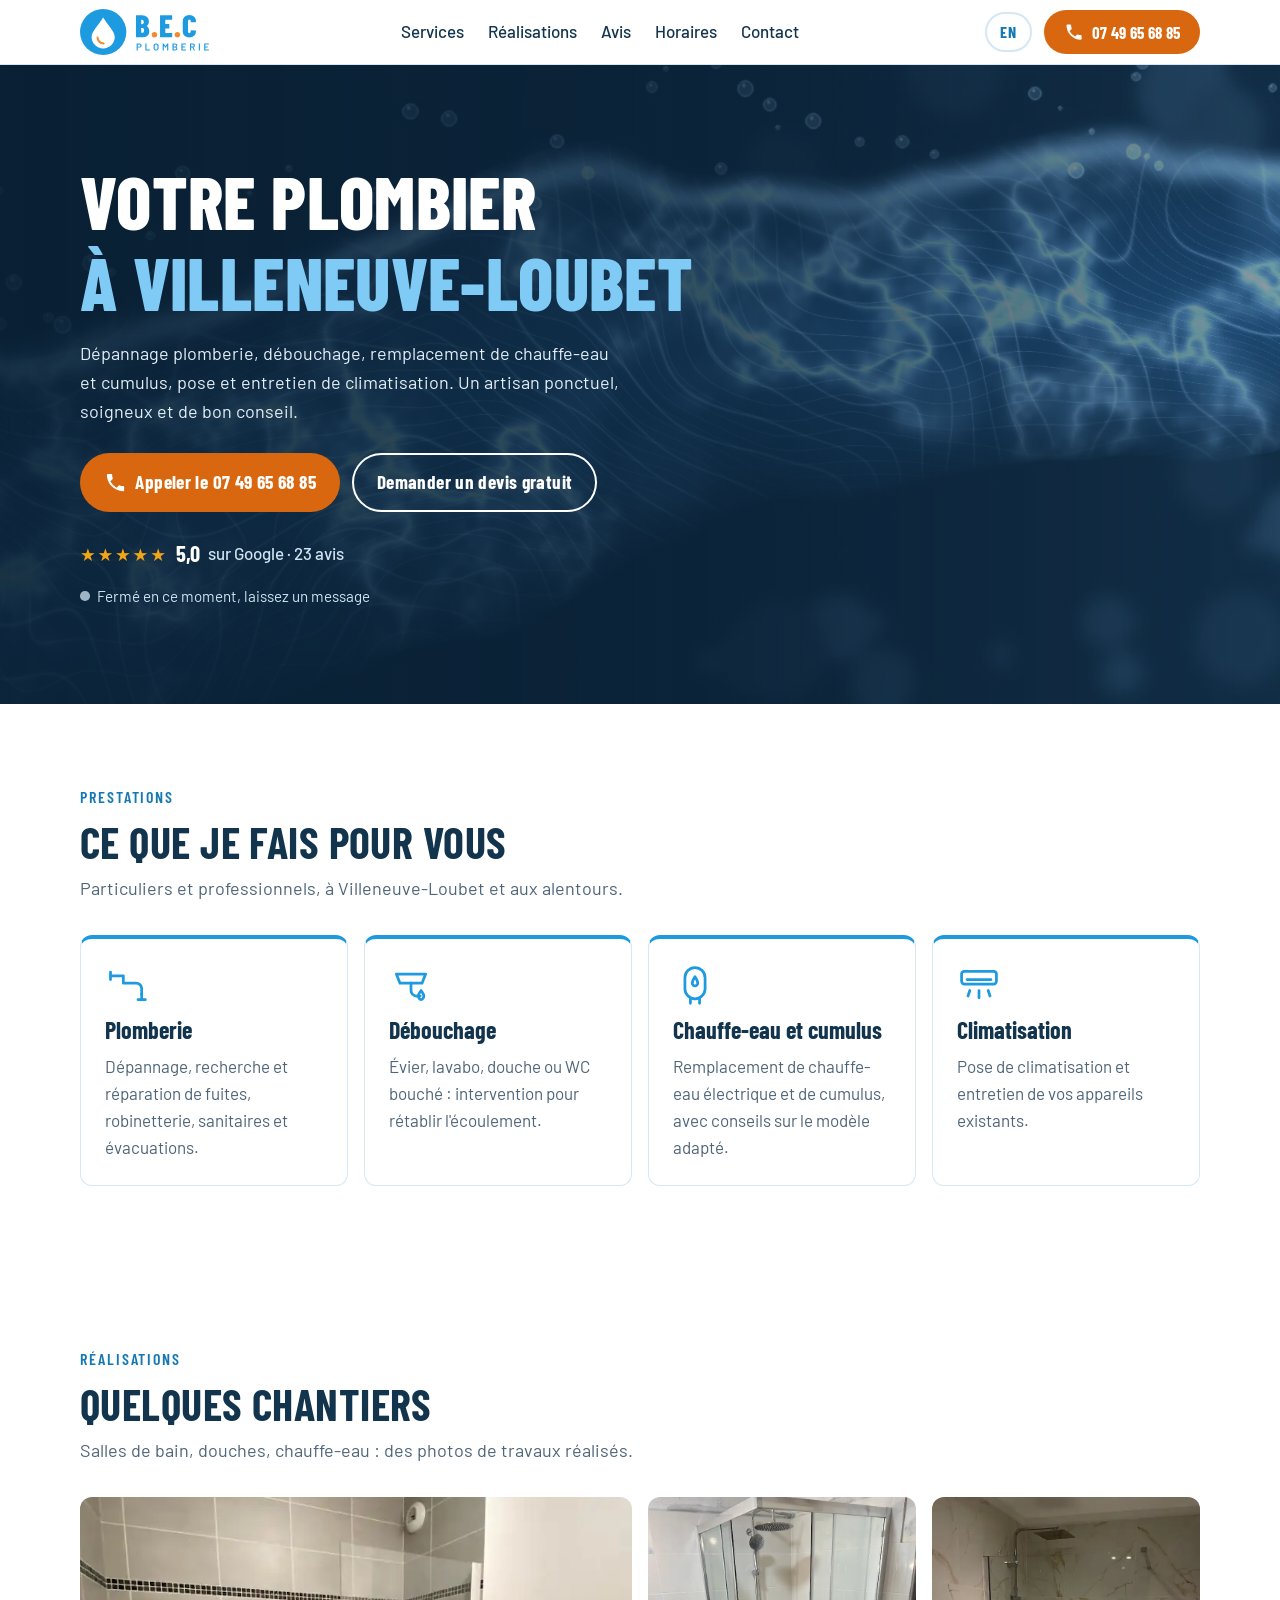
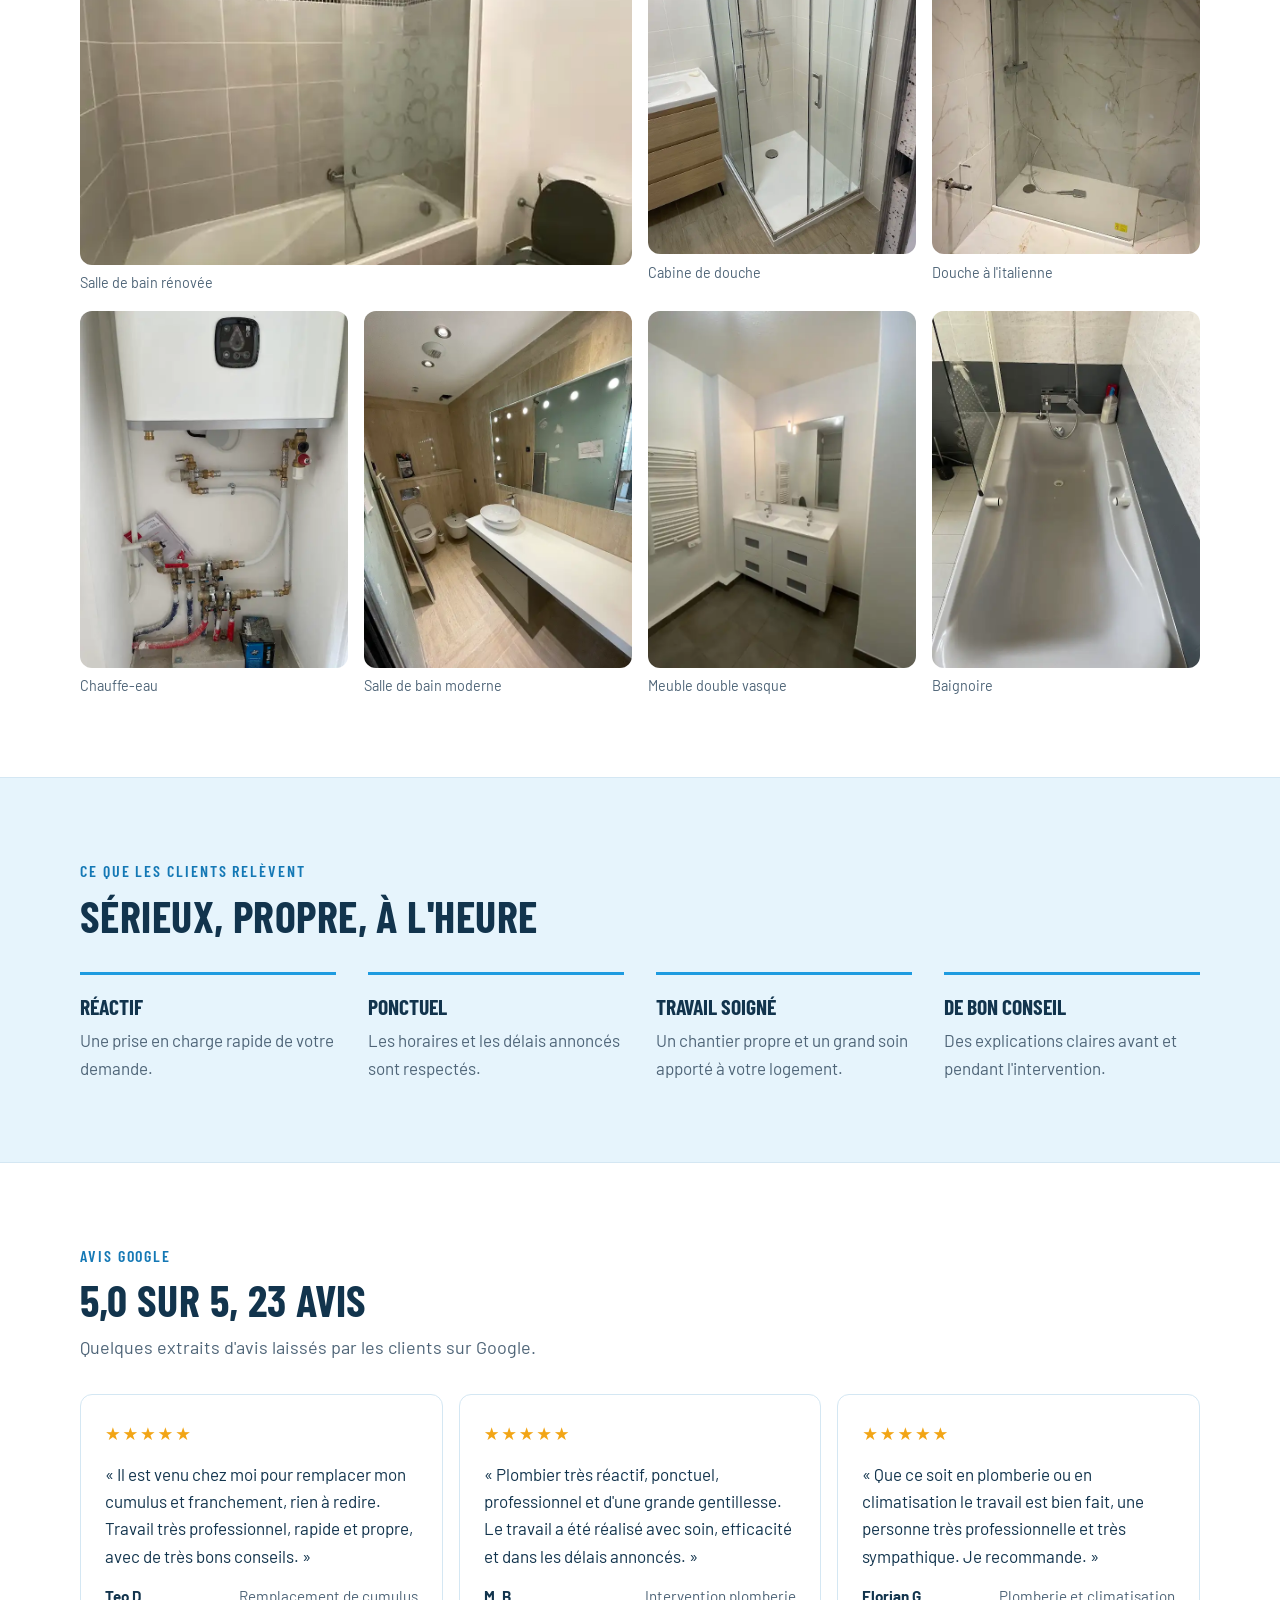
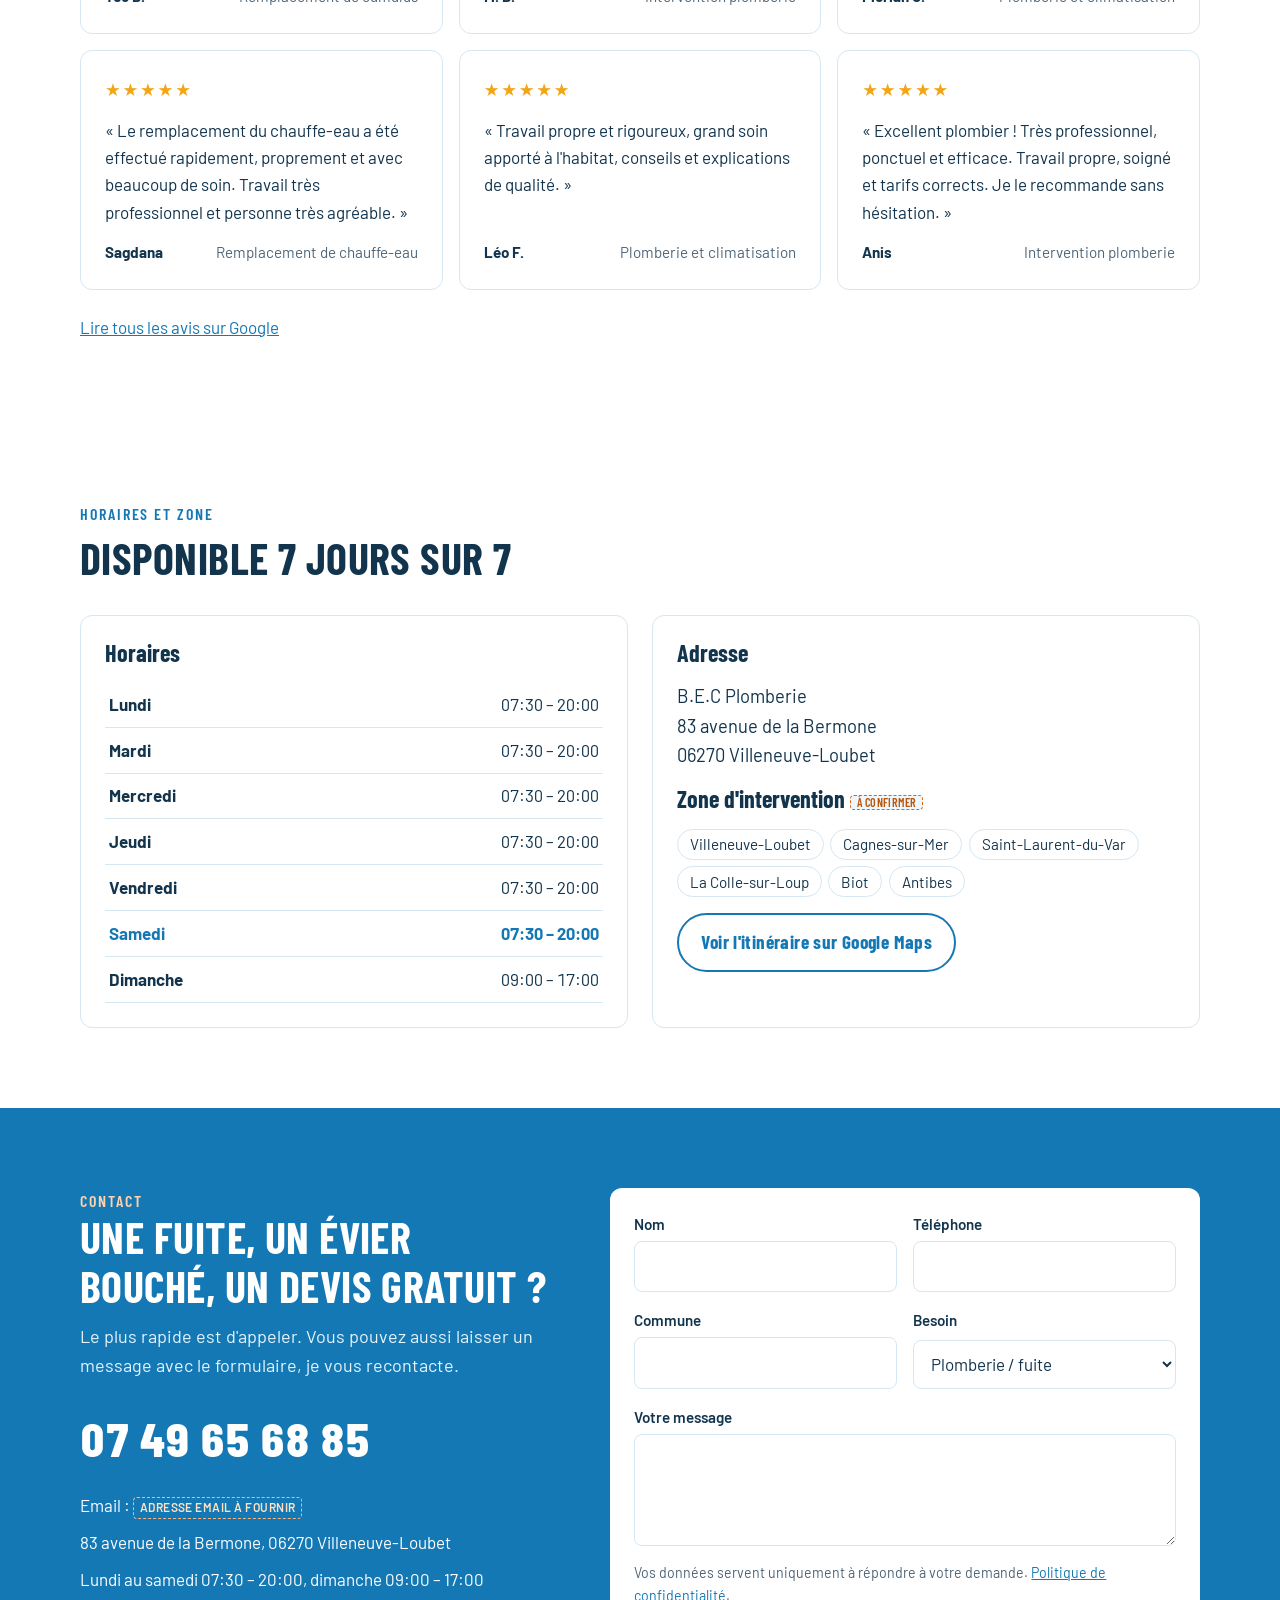
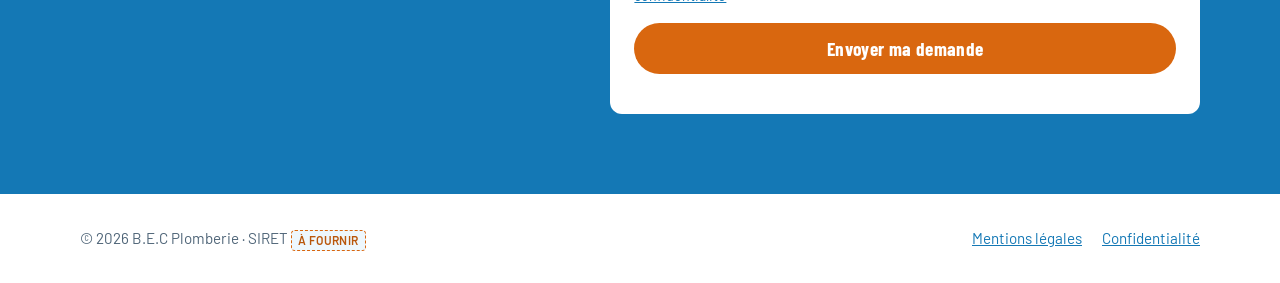
==== index.html @ 35fc48e2 "Site vitrine B.E.C Plomberie (FR + EN) One-page statique HTML/CSS pour Cloudflare Pages (dossier rac" ====
<!doctype html>
<html lang="fr">
<head>
<meta charset="utf-8">
<meta name="viewport" content="width=device-width, initial-scale=1, viewport-fit=cover">
<title>Plombier à Villeneuve-Loubet | B.E.C Plomberie – Débouchage, chauffe-eau, climatisation</title>
<meta name="description" content="B.E.C Plomberie, plombier à Villeneuve-Loubet (06) : dépannage plomberie, débouchage, remplacement de chauffe-eau et cumulus, pose et entretien de climatisation. Noté 5,0 sur Google. Devis gratuit, appelez le 07 49 65 68 85.">
<link rel="canonical" href="https://www.bec-plomberie.fr/">
<link rel="alternate" hreflang="fr" href="https://www.bec-plomberie.fr/">
<link rel="alternate" hreflang="en" href="https://www.bec-plomberie.fr/en/">
<link rel="alternate" hreflang="x-default" href="https://www.bec-plomberie.fr/">
<link rel="preload" as="image" href="/img/hero-eau-mobile.webp" media="(max-width: 699px)">
<link rel="preload" as="image" href="/img/hero-eau.webp" media="(min-width: 700px)">
<meta property="og:type" content="website">
<meta property="og:locale" content="fr_FR">
<meta property="og:title" content="B.E.C Plomberie – Plombier à Villeneuve-Loubet">
<meta property="og:description" content="Plomberie, débouchage, chauffe-eau et climatisation à Villeneuve-Loubet. Noté 5,0 sur Google (23 avis).">
<meta property="og:url" content="https://www.bec-plomberie.fr/">
<meta property="og:image" content="https://www.bec-plomberie.fr/og-image.jpg">
<meta name="theme-color" content="#1e9be0">
<link rel="icon" href="/favicon.svg" type="image/svg+xml">
<link rel="preconnect" href="https://fonts.googleapis.com">
<link rel="preconnect" href="https://fonts.gstatic.com" crossorigin>
<link rel="stylesheet" href="https://fonts.googleapis.com/css2?family=Barlow+Condensed:wght@600;700;800&family=Barlow:wght@400;500;600&display=swap">
<link rel="stylesheet" href="/styles.css">
<script type="application/ld+json">
{
  "@context": "https://schema.org",
  "@type": "Plumber",
  "name": "B.E.C Plomberie",
  "url": "https://www.bec-plomberie.fr/",
  "telephone": "+33749656885",
  "logo": "https://www.bec-plomberie.fr/logo/logo-bec-plomberie.png",
  "image": "https://www.bec-plomberie.fr/og-image.jpg",
  "address": {
    "@type": "PostalAddress",
    "streetAddress": "83 Avenue de la Bermone",
    "postalCode": "06270",
    "addressLocality": "Villeneuve-Loubet",
    "addressRegion": "Provence-Alpes-Côte d'Azur",
    "addressCountry": "FR"
  },
  "areaServed": { "@type": "City", "name": "Villeneuve-Loubet" },
  "openingHoursSpecification": [
    { "@type": "OpeningHoursSpecification", "dayOfWeek": ["Monday","Tuesday","Wednesday","Thursday","Friday","Saturday"], "opens": "07:30", "closes": "20:00" },
    { "@type": "OpeningHoursSpecification", "dayOfWeek": "Sunday", "opens": "09:00", "closes": "17:00" }
  ],
  "hasOfferCatalog": {
    "@type": "OfferCatalog",
    "name": "Prestations",
    "itemListElement": [
      { "@type": "Offer", "itemOffered": { "@type": "Service", "name": "Dépannage et travaux de plomberie" } },
      { "@type": "Offer", "itemOffered": { "@type": "Service", "name": "Débouchage de canalisations" } },
      { "@type": "Offer", "itemOffered": { "@type": "Service", "name": "Remplacement de chauffe-eau et cumulus" } },
      { "@type": "Offer", "itemOffered": { "@type": "Service", "name": "Pose et entretien de climatisation" } }
    ]
  }
}
</script>
</head>
<body>

<header class="site-header">
  <div class="wrap header-row">
    <a class="brand" href="#accueil" aria-label="B.E.C Plomberie, retour en haut">
      <img src="/logo/logo-bec-plomberie.svg" alt="B.E.C Plomberie" width="347" height="120">
    </a>
    <nav class="nav" aria-label="Navigation principale">
      <a href="#services">Services</a>
      <a href="#realisations">Réalisations</a>
      <a href="#avis">Avis</a>
      <a href="#horaires">Horaires</a>
      <a href="#contact">Contact</a>
    </nav>
    <div class="header-end">
    <a class="lang" href="/en/" hreflang="en" lang="en" aria-label="English version">EN</a>
    <a class="btn btn-call header-call" href="tel:+33749656885">
      <svg viewBox="0 0 24 24" fill="currentColor" aria-hidden="true"><path d="M6.6 10.8a15.1 15.1 0 0 0 6.6 6.6l2.2-2.2c.3-.3.7-.4 1-.2 1.1.4 2.3.6 3.6.6.6 0 1 .4 1 1V20c0 .6-.4 1-1 1A17 17 0 0 1 3 4c0-.6.4-1 1-1h3.5c.6 0 1 .4 1 1 0 1.3.2 2.5.6 3.6.1.3 0 .7-.2 1l-2.3 2.2z"/></svg>
      07 49 65 68 85
    </a>
    </div>
  </div>
</header>

<main id="accueil">

  <section class="hero" aria-labelledby="titre">
    <div class="wrap hero-grid">
      <div class="hero-text">
        <h1 id="titre">Votre plombier <span>à Villeneuve-Loubet</span></h1>
        <p class="lead">Dépannage plomberie, débouchage, remplacement de chauffe-eau et cumulus, pose et entretien de climatisation. Un artisan ponctuel, soigneux et de bon conseil.</p>
        <div class="hero-actions">
          <a class="btn btn-call" href="tel:+33749656885">
            <svg viewBox="0 0 24 24" fill="currentColor" aria-hidden="true"><path d="M6.6 10.8a15.1 15.1 0 0 0 6.6 6.6l2.2-2.2c.3-.3.7-.4 1-.2 1.1.4 2.3.6 3.6.6.6 0 1 .4 1 1V20c0 .6-.4 1-1 1A17 17 0 0 1 3 4c0-.6.4-1 1-1h3.5c.6 0 1 .4 1 1 0 1.3.2 2.5.6 3.6.1.3 0 .7-.2 1l-2.3 2.2z"/></svg>
            Appeler le 07 49 65 68 85
          </a>
          <a class="btn btn-ghost btn-light" href="#contact">Demander un devis gratuit</a>
        </div>
        <p class="rating">
          <span class="stars" aria-hidden="true">★★★★★</span>
          <strong>5,0</strong> sur Google · 23 avis
        </p>
        <p class="open-now" id="open-now" hidden><span class="dot" id="open-dot"></span><span id="open-text"></span></p>
      </div>
    </div>
  </section>

  <section class="section" id="services" aria-labelledby="services-titre">
    <div class="wrap">
      <div class="section-head">
        <p class="eyebrow">Prestations</p>
        <h2 id="services-titre">Ce que je fais pour vous</h2>
        <p class="lead">Particuliers et professionnels, à Villeneuve-Loubet et aux alentours.</p>
      </div>
      <div class="services">
        <article class="service">
          <svg class="service-icon" viewBox="0 0 48 48" fill="none" stroke="currentColor" stroke-width="3" stroke-linecap="round" stroke-linejoin="round" aria-hidden="true"><path d="M6 14h14v8h14a6 6 0 0 1 6 6v6"/><path d="M6 10v8"/><path d="M36 40h8"/><path d="M40 34v6"/></svg>
          <h3>Plomberie</h3>
          <p>Dépannage, recherche et réparation de fuites, robinetterie, sanitaires et évacuations.</p>
        </article>
        <article class="service">
          <svg class="service-icon" viewBox="0 0 48 48" fill="none" stroke="currentColor" stroke-width="3" stroke-linecap="round" stroke-linejoin="round" aria-hidden="true"><path d="M8 12h32l-4 10H12z"/><path d="M24 22v8a6 6 0 0 0 6 6h4"/><path d="M38 36c0 2-1.5 4-3 4s-3-2-3-4 3-6 3-6 3 4 3 6z"/></svg>
          <h3>Débouchage</h3>
          <p>Évier, lavabo, douche ou WC bouché : intervention pour rétablir l'écoulement.</p>
        </article>
        <article class="service">
          <svg class="service-icon" viewBox="0 0 48 48" fill="none" stroke="currentColor" stroke-width="3" stroke-linecap="round" stroke-linejoin="round" aria-hidden="true"><rect x="13" y="5" width="22" height="34" rx="11"/><path d="M19 39v5M29 39v5"/><path d="M24 15c-2 3-3 5-3 7a3 3 0 0 0 6 0c0-2-1-4-3-7z"/></svg>
          <h3>Chauffe-eau et cumulus</h3>
          <p>Remplacement de chauffe-eau électrique et de cumulus, avec conseils sur le modèle adapté.</p>
        </article>
        <article class="service">
          <svg class="service-icon" viewBox="0 0 48 48" fill="none" stroke="currentColor" stroke-width="3" stroke-linecap="round" stroke-linejoin="round" aria-hidden="true"><rect x="5" y="9" width="38" height="14" rx="3"/><path d="M11 18h26"/><path d="M14 30l-2 6M24 30v8M34 30l2 6"/></svg>
          <h3>Climatisation</h3>
          <p>Pose de climatisation et entretien de vos appareils existants.</p>
        </article>
      </div>
    </div>
  </section>

  <section class="section gallery-section" id="realisations" aria-labelledby="realisations-titre">
    <div class="wrap">
      <div class="section-head">
        <p class="eyebrow">Réalisations</p>
        <h2 id="realisations-titre">Quelques chantiers</h2>
        <p class="lead">Salles de bain, douches, chauffe-eau : des photos de travaux réalisés.</p>
      </div>
      <div class="gallery">
        <figure class="shot">
          <button type="button" class="shot-btn" data-full="/img/salle-de-bain.webp" aria-label="Agrandir : Salle de bain rénovée"><img src="/img/salle-de-bain.webp" alt="Salle de bain rénovée avec baignoire carrelée et WC" width="720" height="960" loading="lazy" decoding="async"></button>
          <figcaption>Salle de bain rénovée</figcaption>
        </figure>
        <figure class="shot">
          <button type="button" class="shot-btn" data-full="/img/cabine-douche.webp" aria-label="Agrandir : Cabine de douche"><img src="/img/cabine-douche.webp" alt="Cabine de douche vitrée installée avec meuble vasque" width="720" height="960" loading="lazy" decoding="async"></button>
          <figcaption>Cabine de douche</figcaption>
        </figure>
        <figure class="shot">
          <button type="button" class="shot-btn" data-full="/img/douche-italienne.webp" aria-label="Agrandir : Douche à l'italienne"><img src="/img/douche-italienne.webp" alt="Douche à l'italienne avec paroi vitrée et colonne de douche" width="600" height="800" loading="lazy" decoding="async"></button>
          <figcaption>Douche à l'italienne</figcaption>
        </figure>
        <figure class="shot">
          <button type="button" class="shot-btn" data-full="/img/chauffe-eau.webp" aria-label="Agrandir : Chauffe-eau"><img src="/img/chauffe-eau.webp" alt="Chauffe-eau électrique installé avec son raccordement" width="600" height="800" loading="lazy" decoding="async"></button>
          <figcaption>Chauffe-eau</figcaption>
        </figure>
        <figure class="shot">
          <button type="button" class="shot-btn" data-full="/img/salle-de-bain-moderne.webp" aria-label="Agrandir : Salle de bain moderne"><img src="/img/salle-de-bain-moderne.webp" alt="Salle de bain moderne avec vasque à poser et miroir lumineux" width="600" height="800" loading="lazy" decoding="async"></button>
          <figcaption>Salle de bain moderne</figcaption>
        </figure>
        <figure class="shot">
          <button type="button" class="shot-btn" data-full="/img/meuble-vasque.webp" aria-label="Agrandir : Meuble double vasque"><img src="/img/meuble-vasque.webp" alt="Meuble double vasque blanc avec miroir et sèche-serviettes" width="600" height="800" loading="lazy" decoding="async"></button>
          <figcaption>Meuble double vasque</figcaption>
        </figure>
        <figure class="shot">
          <button type="button" class="shot-btn" data-full="/img/baignoire.webp" aria-label="Agrandir : Baignoire"><img src="/img/baignoire.webp" alt="Baignoire installée avec mitigeur et douchette" width="600" height="800" loading="lazy" decoding="async"></button>
          <figcaption>Baignoire</figcaption>
        </figure>
      </div>
    </div>
  </section>

  <section class="section strengths" aria-labelledby="atouts-titre">
    <div class="wrap">
      <div class="section-head">
        <p class="eyebrow">Ce que les clients relèvent</p>
        <h2 id="atouts-titre">Sérieux, propre, à l'heure</h2>
      </div>
      <ul class="strength-list">
        <li><strong>Réactif</strong><span>Une prise en charge rapide de votre demande.</span></li>
        <li><strong>Ponctuel</strong><span>Les horaires et les délais annoncés sont respectés.</span></li>
        <li><strong>Travail soigné</strong><span>Un chantier propre et un grand soin apporté à votre logement.</span></li>
        <li><strong>De bon conseil</strong><span>Des explications claires avant et pendant l'intervention.</span></li>
      </ul>
    </div>
  </section>

  <section class="section" id="avis" aria-labelledby="avis-titre">
    <div class="wrap">
      <div class="section-head">
        <p class="eyebrow">Avis Google</p>
        <h2 id="avis-titre">5,0 sur 5, 23 avis</h2>
        <p class="lead">Quelques extraits d'avis laissés par les clients sur Google.</p>
      </div>
      <div class="reviews">
        <figure class="review">
          <span class="stars" aria-label="5 étoiles sur 5">★★★★★</span>
          <blockquote><p>« Il est venu chez moi pour remplacer mon cumulus et franchement, rien à redire. Travail très professionnel, rapide et propre, avec de très bons conseils. »</p></blockquote>
          <figcaption><strong>Teo D.</strong><span>Remplacement de cumulus</span></figcaption>
        </figure>
        <figure class="review">
          <span class="stars" aria-label="5 étoiles sur 5">★★★★★</span>
          <blockquote><p>« Plombier très réactif, ponctuel, professionnel et d'une grande gentillesse. Le travail a été réalisé avec soin, efficacité et dans les délais annoncés. »</p></blockquote>
          <figcaption><strong>M. B.</strong><span>Intervention plomberie</span></figcaption>
        </figure>
        <figure class="review">
          <span class="stars" aria-label="5 étoiles sur 5">★★★★★</span>
          <blockquote><p>« Que ce soit en plomberie ou en climatisation le travail est bien fait, une personne très professionnelle et très sympathique. Je recommande. »</p></blockquote>
          <figcaption><strong>Florian G.</strong><span>Plomberie et climatisation</span></figcaption>
        </figure>
        <figure class="review">
          <span class="stars" aria-label="5 étoiles sur 5">★★★★★</span>
          <blockquote><p>« Le remplacement du chauffe-eau a été effectué rapidement, proprement et avec beaucoup de soin. Travail très professionnel et personne très agréable. »</p></blockquote>
          <figcaption><strong>Sagdana</strong><span>Remplacement de chauffe-eau</span></figcaption>
        </figure>
        <figure class="review">
          <span class="stars" aria-label="5 étoiles sur 5">★★★★★</span>
          <blockquote><p>« Travail propre et rigoureux, grand soin apporté à l'habitat, conseils et explications de qualité. »</p></blockquote>
          <figcaption><strong>Léo F.</strong><span>Plomberie et climatisation</span></figcaption>
        </figure>
        <figure class="review">
          <span class="stars" aria-label="5 étoiles sur 5">★★★★★</span>
          <blockquote><p>« Excellent plombier ! Très professionnel, ponctuel et efficace. Travail propre, soigné et tarifs corrects. Je le recommande sans hésitation. »</p></blockquote>
          <figcaption><strong>Anis</strong><span>Intervention plomberie</span></figcaption>
        </figure>
      </div>
      <p class="reviews-more"><a href="https://www.google.com/maps/search/?api=1&amp;query=B.E.C+plomberie+83+Av.+de+la+Bermone+06270+Villeneuve-Loubet" target="_blank" rel="noopener">Lire tous les avis sur Google</a></p>
    </div>
  </section>

  <section class="section" id="horaires" aria-labelledby="horaires-titre">
    <div class="wrap">
      <div class="section-head">
        <p class="eyebrow">Horaires et zone</p>
        <h2 id="horaires-titre">Disponible 7 jours sur 7</h2>
      </div>
      <div class="info-grid">
        <div class="panel">
          <h3>Horaires</h3>
          <table class="hours" id="hours">
            <caption class="sr-only" hidden>Horaires d'ouverture</caption>
            <tbody>
              <tr data-day="1"><th scope="row">Lundi</th><td>07:30 – 20:00</td></tr>
              <tr data-day="2"><th scope="row">Mardi</th><td>07:30 – 20:00</td></tr>
              <tr data-day="3"><th scope="row">Mercredi</th><td>07:30 – 20:00</td></tr>
              <tr data-day="4"><th scope="row">Jeudi</th><td>07:30 – 20:00</td></tr>
              <tr data-day="5"><th scope="row">Vendredi</th><td>07:30 – 20:00</td></tr>
              <tr data-day="6"><th scope="row">Samedi</th><td>07:30 – 20:00</td></tr>
              <tr data-day="0"><th scope="row">Dimanche</th><td>09:00 – 17:00</td></tr>
            </tbody>
          </table>
        </div>
        <div class="panel">
          <h3>Adresse</h3>
          <address class="address">B.E.C Plomberie<br>83 avenue de la Bermone<br>06270 Villeneuve-Loubet</address>
          <h3>Zone d'intervention <span class="tag-todo">à confirmer</span></h3>
          <ul class="zone">
            <li>Villeneuve-Loubet</li>
            <li>Cagnes-sur-Mer</li>
            <li>Saint-Laurent-du-Var</li>
            <li>La Colle-sur-Loup</li>
            <li>Biot</li>
            <li>Antibes</li>
          </ul>
          <a class="btn btn-ghost map-link" href="https://www.google.com/maps/search/?api=1&amp;query=B.E.C+plomberie+83+Av.+de+la+Bermone+06270+Villeneuve-Loubet" target="_blank" rel="noopener">
            <span>Voir l'itinéraire sur Google Maps</span>
          </a>
        </div>
      </div>
    </div>
  </section>

  <section class="section contact-band" id="contact" aria-labelledby="contact-titre">
    <div class="wrap contact-grid">
      <div>
        <p class="eyebrow">Contact</p>
        <h2 id="contact-titre">Une fuite, un évier bouché, un devis gratuit ?</h2>
        <p class="lead" style="margin-top:.75rem">Le plus rapide est d'appeler. Vous pouvez aussi laisser un message avec le formulaire, je vous recontacte.</p>
        <p style="margin-top:1.25rem"><a class="phone-big" href="tel:+33749656885">07 49 65 68 85</a></p>
        <div class="contact-lines">
          <p>Email : <span class="tag-todo">adresse email à fournir</span></p>
          <p>83 avenue de la Bermone, 06270 Villeneuve-Loubet</p>
          <p>Lundi au samedi 07:30 – 20:00, dimanche 09:00 – 17:00</p>
        </div>
      </div>
      <!-- Formulaire Web3Forms : remplacer ACCESS_KEY par la clé du client -->
      <form class="form" id="contact-form" action="https://api.web3forms.com/submit" method="POST">
        <input type="hidden" name="access_key" value="ACCESS_KEY_A_FOURNIR">
        <input type="hidden" name="subject" value="Nouvelle demande depuis le site B.E.C Plomberie">
        <input type="checkbox" name="botcheck" style="display:none" tabindex="-1" autocomplete="off">
        <div class="form-row">
          <div class="field"><label for="f-name">Nom</label><input id="f-name" name="name" autocomplete="name" required></div>
          <div class="field"><label for="f-phone">Téléphone</label><input id="f-phone" name="phone" type="tel" autocomplete="tel" required></div>
        </div>
        <div class="form-row">
          <div class="field"><label for="f-city">Commune</label><input id="f-city" name="commune" autocomplete="address-level2"></div>
          <div class="field">
            <label for="f-need">Besoin</label>
            <select id="f-need" name="besoin">
              <option>Plomberie / fuite</option>
              <option>Débouchage</option>
              <option>Chauffe-eau / cumulus</option>
              <option>Climatisation</option>
              <option>Autre</option>
            </select>
          </div>
        </div>
        <div class="field"><label for="f-msg">Votre message</label><textarea id="f-msg" name="message" required></textarea></div>
        <small>Vos données servent uniquement à répondre à votre demande. <a href="/confidentialite.html">Politique de confidentialité</a>.</small>
        <button class="btn btn-call" type="submit">Envoyer ma demande</button>
        <p class="form-status" id="form-status" role="status"></p>
      </form>
    </div>
  </section>

</main>

<footer class="site-footer">
  <div class="wrap footer-row">
    <p>© <span id="year">2026</span> B.E.C Plomberie · SIRET <span class="tag-todo">à fournir</span></p>
    <nav aria-label="Liens légaux">
      <a href="/mentions-legales.html">Mentions légales</a>
      <a href="/confidentialite.html">Confidentialité</a>
    </nav>
  </div>
</footer>

<dialog class="lightbox" id="lightbox" aria-label="Photo agrandie">
  <img id="lightbox-img" alt="">
  <button type="button" class="lightbox-close" id="lightbox-close" aria-label="Fermer">×</button>
</dialog>

<div class="callbar">
  <a class="btn btn-call" href="tel:+33749656885">
    <svg viewBox="0 0 24 24" fill="currentColor" aria-hidden="true"><path d="M6.6 10.8a15.1 15.1 0 0 0 6.6 6.6l2.2-2.2c.3-.3.7-.4 1-.2 1.1.4 2.3.6 3.6.6.6 0 1 .4 1 1V20c0 .6-.4 1-1 1A17 17 0 0 1 3 4c0-.6.4-1 1-1h3.5c.6 0 1 .4 1 1 0 1.3.2 2.5.6 3.6.1.3 0 .7-.2 1l-2.3 2.2z"/></svg>
    Appeler
  </a>
  <a class="btn btn-ghost" href="#contact">Devis gratuit</a>
</div>

<script>
// Jour en cours surligné + statut ouvert/fermé (heure de Paris)
(function () {
  var hours = { 0: [540, 1020], 1: [450, 1200], 2: [450, 1200], 3: [450, 1200], 4: [450, 1200], 5: [450, 1200], 6: [450, 1200] };
  try {
    var parts = new Intl.DateTimeFormat('en-GB', { timeZone: 'Europe/Paris', weekday: 'short', hour: '2-digit', minute: '2-digit', hourCycle: 'h23' }).formatToParts(new Date());
    var get = function (t) { return parts.find(function (p) { return p.type === t; }).value; };
    var day = ['Sun','Mon','Tue','Wed','Thu','Fri','Sat'].indexOf(get('weekday'));
    var mins = parseInt(get('hour'), 10) * 60 + parseInt(get('minute'), 10);
    var row = document.querySelector('#hours tr[data-day="' + day + '"]');
    if (row) row.classList.add('today');
    var open = mins >= hours[day][0] && mins < hours[day][1];
    document.getElementById('open-dot').classList.toggle('on', open);
    document.getElementById('open-text').textContent = open ? 'Ouvert en ce moment' : 'Fermé en ce moment, laissez un message';
    document.getElementById('open-now').hidden = false;
  } catch (e) {}
  var lb = document.getElementById('lightbox'), lbi = document.getElementById('lightbox-img');
  if (lb && lb.showModal) {
    document.querySelectorAll('.shot-btn').forEach(function (b) {
      b.addEventListener('click', function () { var i = b.querySelector('img'); lbi.src = b.getAttribute('data-full') || i.src; lbi.alt = i.alt; lb.showModal(); });
    });
    document.getElementById('lightbox-close').addEventListener('click', function () { lb.close(); });
    lb.addEventListener('click', function (e) { if (e.target === lb) lb.close(); });
  }
  var y = document.getElementById('year'); if (y) y.textContent = new Date().getFullYear();
})();
</script>
</body>
</html>
---- styles.css ----
/* B.E.C Plomberie : bleu ciel et blanc dominants, touches d'orange (boutons d'appel, points du logo).
   Mise en page : bandeaux pleine largeur, contenu centré à 72rem, appel toujours visible sur mobile. */
:root {
  --ink: #12344d;        /* texte principal, bleu nuit */
  --water: #1478b5;      /* bleu ciel soutenu : liens, titres d'accent */
  --sky: #1e9be0;        /* bleu ciel du logo */
  --sky-soft: #e6f4fc;   /* fond bleu ciel très clair */
  --band: #1478b5;       /* bandeau contact (texte blanc lisible) */
  --copper: #d9670f;     /* orange des boutons d'appel */
  --copper-dark: #b9560b;
  --bg: #ffffff;
  --surface: #ffffff;
  --muted: #4f6578;
  --line: #d4e7f3;
  --on-dark: #ffffff;
  --star: #f2a516;
  --ph-bg: #eef7fd;
  --font-display: "Barlow Condensed", "Arial Narrow", system-ui, sans-serif;
  --font-body: "Barlow", system-ui, -apple-system, "Segoe UI", Roboto, sans-serif;
  --radius: 12px;
  --wrap: 72rem;
}
@media (prefers-color-scheme: dark) {
  :root:not([data-theme="light"]) {
    --ink: #e8f3fa; --water: #7cc8f2; --sky: #3fb0ee; --sky-soft: #102838; --band: #0f5a88;
    --copper: #e8782a; --copper-dark: #cf6a22; --bg: #0b1c27; --surface: #12293a;
    --muted: #a3bccd; --line: #23455c; --on-dark: #ffffff; --star: #f5b53a; --ph-bg: #163245; color-scheme: dark;
  }
}
:root[data-theme="dark"] {
  --ink: #e8f3fa; --water: #7cc8f2; --sky: #3fb0ee; --sky-soft: #102838; --band: #0f5a88;
  --copper: #e8782a; --copper-dark: #cf6a22; --bg: #0b1c27; --surface: #12293a;
  --muted: #a3bccd; --line: #23455c; --on-dark: #ffffff; --star: #f5b53a; --ph-bg: #163245; color-scheme: dark;
}

*, *::before, *::after { box-sizing: border-box; }
html { scroll-behavior: smooth; scroll-padding-top: 5rem; }
@media (prefers-reduced-motion: reduce) { html { scroll-behavior: auto; } }
body {
  margin: 0; background: var(--bg); color: var(--ink);
  font-family: var(--font-body); font-size: 1.0625rem; line-height: 1.6;
  padding-bottom: 4.5rem; /* place pour la barre d'appel mobile */
}
@media (min-width: 900px) { body { padding-bottom: 0; } }
img { max-width: 100%; height: auto; }
a { color: var(--water); }
a:focus-visible, button:focus-visible, input:focus-visible, textarea:focus-visible {
  outline: 3px solid var(--copper); outline-offset: 2px;
}
h1, h2, h3 { font-family: var(--font-display); line-height: 1.1; text-wrap: balance; margin: 0; }
h2 { font-size: clamp(2rem, 5vw, 2.75rem); font-weight: 700; text-transform: uppercase; letter-spacing: .01em; }
h3 { font-size: 1.5rem; font-weight: 700; }
p { margin: 0; }

.wrap {
  max-width: var(--wrap); margin-inline: auto;
  padding-left: max(16px, env(safe-area-inset-left, 0px));
  padding-right: max(16px, env(safe-area-inset-right, 0px));
}
.section { padding-block: clamp(3rem, 8vw, 5rem); }
.section-head { display: grid; gap: .5rem; margin-bottom: 2rem; max-width: 40rem; }
.eyebrow {
  font-family: var(--font-display); font-weight: 600; font-size: 1rem;
  text-transform: uppercase; letter-spacing: .12em; color: var(--water);
}
.lead { color: var(--muted); font-size: 1.125rem; }

/* Placeholders à fournir par le client */
.ph {
  display: flex; align-items: center; justify-content: center; text-align: center;
  border: 2px dashed var(--muted); border-radius: var(--radius);
  background: var(--ph-bg); color: var(--muted);
  font-family: var(--font-display); font-weight: 600; letter-spacing: .04em; font-size: .95rem;
  padding: 1rem;
}
.tag-todo {
  display: inline-block; font-size: .75rem; font-weight: 600; letter-spacing: .04em;
  text-transform: uppercase; color: var(--copper-dark); background: var(--ph-bg);
  border: 1px dashed var(--copper); border-radius: 4px; padding: 0 .35rem; vertical-align: middle;
}

/* Boutons */
.btn {
  display: inline-flex; align-items: center; justify-content: center; gap: .5rem;
  min-height: 3rem; padding: .75rem 1.4rem; border-radius: 999px;
  font-family: var(--font-display); font-weight: 700; font-size: 1.2rem; letter-spacing: .02em;
  text-decoration: none; border: 2px solid transparent; cursor: pointer;
}
.btn-call { background: var(--copper); color: #fff; }
.btn-call:hover { background: var(--copper-dark); }
.btn-ghost { border-color: currentColor; color: inherit; background: transparent; }
.btn svg { width: 1.2em; height: 1.2em; flex: none; }

/* En-tête */
.site-header {
  position: sticky; top: env(safe-area-inset-top, 0px); z-index: 20;
  background: var(--surface); border-bottom: 1px solid var(--line);
}
body::before {
  content: ""; position: fixed; inset: 0 0 auto; height: env(safe-area-inset-top, 0px);
  z-index: 10; background: var(--surface);
}
.header-row { display: flex; align-items: center; justify-content: space-between; gap: 1rem; min-height: 4rem; }
.brand { display: flex; align-items: center; gap: .65rem; text-decoration: none; color: var(--ink); }
.brand img { height: 2.9rem; width: auto; display: block; }
.nav { display: none; gap: 1.5rem; }
.nav a { color: var(--ink); text-decoration: none; font-weight: 500; }
.nav a:hover { color: var(--copper); }
.header-call { display: none; }
@media (min-width: 700px) { .nav { display: flex; gap: 1.1rem; } }
@media (min-width: 900px) {
  .nav { gap: 1.5rem; }
  .header-call { display: inline-flex; min-height: 2.6rem; font-size: 1.05rem; padding: .4rem 1.1rem; }
}

/* Hero : éclaboussure d'eau en fond, voile bleu nuit pour la lisibilité du texte blanc */
.hero {
  position: relative; color: #fff; background-color: #0e2a40;
  background-image:
    linear-gradient(90deg, rgba(9, 32, 52, .92) 0%, rgba(9, 32, 52, .78) 55%, rgba(9, 32, 52, .45) 100%),
    url("/img/hero-eau-mobile.webp");
  background-size: cover; background-position: center;
}
@media (min-width: 700px) {
  .hero {
    background-image:
      linear-gradient(90deg, rgba(9, 32, 52, .92) 0%, rgba(9, 32, 52, .78) 55%, rgba(9, 32, 52, .45) 100%),
      url("/img/hero-eau.webp");
  }
}
.hero-grid { display: grid; padding-block: clamp(3rem, 9vw, 6rem); }
.hero-text { max-width: 40rem; }
.hero h1 { font-size: clamp(2.6rem, 8vw, 4.6rem); font-weight: 800; text-transform: uppercase; letter-spacing: .005em; color: #fff; }
.hero h1 span { color: #7fcbf5; display: block; }
.hero .lead { margin-top: 1rem; max-width: 34rem; color: #e2eff8; }
.hero-actions { display: flex; flex-wrap: wrap; gap: .75rem; margin-top: 1.75rem; }
.btn-light { color: #fff; }
.btn-light:hover { background: rgba(255, 255, 255, .12); }
.rating { display: inline-flex; align-items: center; gap: .5rem; flex-wrap: wrap; margin-top: 1.5rem; font-weight: 500; color: #cfe3f1; }
.rating strong { color: #fff; font-family: var(--font-display); font-size: 1.4rem; }
.stars { color: var(--star); letter-spacing: .1em; font-size: 1.1rem; }
.open-now { display: flex; align-items: center; gap: .45rem; margin-top: .75rem; font-size: .95rem; color: #cfe3f1; }
.dot { width: .6rem; height: .6rem; border-radius: 50%; background: #9fb4c4; }
.dot.on { background: #3fd08a; }

/* Réalisations */
.gallery { display: grid; gap: .75rem; grid-template-columns: repeat(2, 1fr); }
@media (min-width: 700px) { .gallery { grid-template-columns: repeat(4, 1fr); gap: 1rem; } }
.shot { margin: 0; display: grid; gap: .4rem; align-content: start; min-width: 0; }
.shot:first-child { grid-column: span 2; }
.shot-btn { display: block; width: 100%; padding: 0; border: 0; background: none; cursor: zoom-in; border-radius: var(--radius); overflow: hidden; }
.shot-btn:focus-visible { outline: 3px solid var(--copper); outline-offset: 2px; }
.shot img { display: block; width: 100%; aspect-ratio: 3 / 4; object-fit: cover; transition: transform .3s ease; }
.shot:first-child img { aspect-ratio: 3 / 2; }
.shot-btn:hover img { transform: scale(1.04); }
@media (prefers-reduced-motion: reduce) { .shot img { transition: none; } }
.shot figcaption { font-size: .9rem; color: var(--muted); }
.lightbox { border: 0; padding: 0; background: transparent; max-width: min(92vw, 40rem); max-height: 92vh; overflow: visible; }
.lightbox::backdrop { background: rgba(6, 20, 32, .85); }
.lightbox img { display: block; max-width: 100%; max-height: 88vh; width: auto; border-radius: var(--radius); }
.lightbox-close {
  position: absolute; top: -.75rem; right: -.75rem; width: 2.75rem; height: 2.75rem; border-radius: 50%;
  border: 0; background: #fff; color: #12344d; font-size: 1.8rem; line-height: 1; cursor: pointer; box-shadow: 0 4px 14px rgba(0,0,0,.3);
}

/* Sélecteur de langue */
.header-end { display: flex; align-items: center; gap: .75rem; }
.lang {
  font-family: var(--font-display); font-weight: 700; font-size: 1rem; letter-spacing: .06em; text-decoration: none;
  color: var(--water); border: 2px solid var(--line); border-radius: 999px; padding: .35rem .8rem; min-height: 2.5rem;
  display: inline-flex; align-items: center;
}
.lang:hover { border-color: var(--water); }

/* Services */
.services { display: grid; gap: 1rem; grid-template-columns: 1fr; }
@media (min-width: 640px) { .services { grid-template-columns: repeat(2, 1fr); } }
@media (min-width: 1000px) { .services { grid-template-columns: repeat(4, 1fr); } }
.service {
  background: var(--surface); border: 1px solid var(--line); border-top: 4px solid var(--sky); border-radius: var(--radius);
  padding: 1.5rem; display: grid; gap: .6rem; align-content: start;
}
.service-icon { width: 2.75rem; height: 2.75rem; color: var(--sky); }
.service p { color: var(--muted); }

/* Atouts */
.strengths { background: var(--sky-soft); border-block: 1px solid var(--line); }
.strength-list { display: grid; gap: 1.25rem 2rem; grid-template-columns: 1fr; list-style: none; padding: 0; margin: 0; }
@media (min-width: 700px) { .strength-list { grid-template-columns: repeat(2, 1fr); } }
@media (min-width: 1000px) { .strength-list { grid-template-columns: repeat(4, 1fr); } }
.strength-list li { display: grid; gap: .25rem; border-top: 3px solid var(--sky); padding-top: .85rem; }
.strength-list strong { font-family: var(--font-display); font-size: 1.35rem; text-transform: uppercase; }
.strength-list span { color: var(--muted); }

/* Avis */
.reviews { display: grid; gap: 1rem; grid-template-columns: 1fr; }
@media (min-width: 700px) { .reviews { grid-template-columns: repeat(2, 1fr); } }
@media (min-width: 1000px) { .reviews { grid-template-columns: repeat(3, 1fr); } }
.review {
  margin: 0; background: var(--surface); border: 1px solid var(--line); border-radius: var(--radius);
  padding: 1.5rem; display: flex; flex-direction: column; gap: .9rem;
}
.review blockquote { margin: 0; flex: 1; }
.review figcaption { display: flex; justify-content: space-between; gap: .5rem; flex-wrap: wrap; font-size: .95rem; color: var(--muted); }
.review figcaption strong { color: var(--ink); }
.reviews-more { margin-top: 1.5rem; }

/* Horaires + adresse */
.info-grid { display: grid; gap: 1.5rem; }
@media (min-width: 900px) { .info-grid { grid-template-columns: 1fr 1fr; } }
.panel { background: var(--surface); border: 1px solid var(--line); border-radius: var(--radius); padding: 1.5rem; display: grid; gap: 1rem; align-content: start; min-width: 0; }
.hours { width: 100%; border-collapse: collapse; font-variant-numeric: tabular-nums; }
.hours th, .hours td { padding: .55rem .25rem; border-bottom: 1px solid var(--line); text-align: left; }
.hours td { text-align: right; }
.hours tr.today th, .hours tr.today td { color: var(--water); font-weight: 700; }
.address { font-style: normal; font-size: 1.15rem; }
.zone { display: flex; flex-wrap: wrap; gap: .4rem; list-style: none; padding: 0; margin: 0; }
.zone li { border: 1px solid var(--line); border-radius: 999px; padding: .15rem .75rem; font-size: .95rem; }
.map-link { color: var(--water); align-self: start; justify-self: start; }

/* Contact */
.contact-band { background: var(--band); color: var(--on-dark); }
.contact-band .eyebrow { color: #ffd2ad; }
.contact-grid { display: grid; gap: 2rem; }
@media (min-width: 900px) { .contact-grid { grid-template-columns: .9fr 1.1fr; gap: 3rem; } }
.contact-band h2 { color: #fff; }
.contact-band .lead { color: #e6f4fc; }
.phone-big { font-family: var(--font-display); font-weight: 800; font-size: clamp(2.2rem, 7vw, 3rem); color: #fff; text-decoration: none; font-variant-numeric: tabular-nums; }
.contact-lines { display: grid; gap: .6rem; margin-top: 1rem; }
.contact-lines .tag-todo { color: #ffe1c7; background: transparent; border-color: #ffb37a; }
.form { display: grid; gap: 1rem; background: var(--surface); color: var(--ink); border-radius: var(--radius); padding: 1.5rem; }
.form-row { display: grid; gap: 1rem; }
@media (min-width: 560px) { .form-row { grid-template-columns: 1fr 1fr; } }
.field { display: grid; gap: .3rem; }
.field label { font-weight: 600; font-size: .95rem; }
.field input, .field textarea, .field select {
  font: inherit; color: var(--ink); background: var(--bg);
  border: 1px solid var(--line); border-radius: 8px; padding: .7rem .8rem; width: 100%;
}
.field textarea { min-height: 7rem; resize: vertical; }
.form small { color: var(--muted); }
.form-status { font-weight: 600; color: var(--water); }

/* Pied de page */
.site-footer { padding-block: 2rem; font-size: .95rem; color: var(--muted); }
.footer-row { display: flex; flex-wrap: wrap; gap: 1rem 2rem; justify-content: space-between; }
.footer-row nav { display: flex; gap: 1.25rem; flex-wrap: wrap; }

/* Barre d'appel mobile */
.callbar {
  position: fixed; inset: auto 0 0; z-index: 30; display: flex; gap: .5rem;
  background: var(--surface); border-top: 1px solid var(--line);
  padding-top: .6rem;
  padding-bottom: calc(.6rem + env(safe-area-inset-bottom, 0px));
  padding-left: max(16px, env(safe-area-inset-left, 0px));
  padding-right: max(16px, env(safe-area-inset-right, 0px));
}
.callbar .btn { flex: 1; min-height: 3.1rem; }
.callbar .btn-ghost { flex: 0 0 auto; color: var(--ink); }
@media (min-width: 900px) { .callbar { display: none; } }

/* Pages simples (mentions, 404) */
.prose { max-width: 44rem; display: grid; gap: 1rem; }
.prose h1 { font-size: clamp(2.2rem, 6vw, 3rem); text-transform: uppercase; }
.prose h2 { font-size: 1.6rem; margin-top: 1rem; }
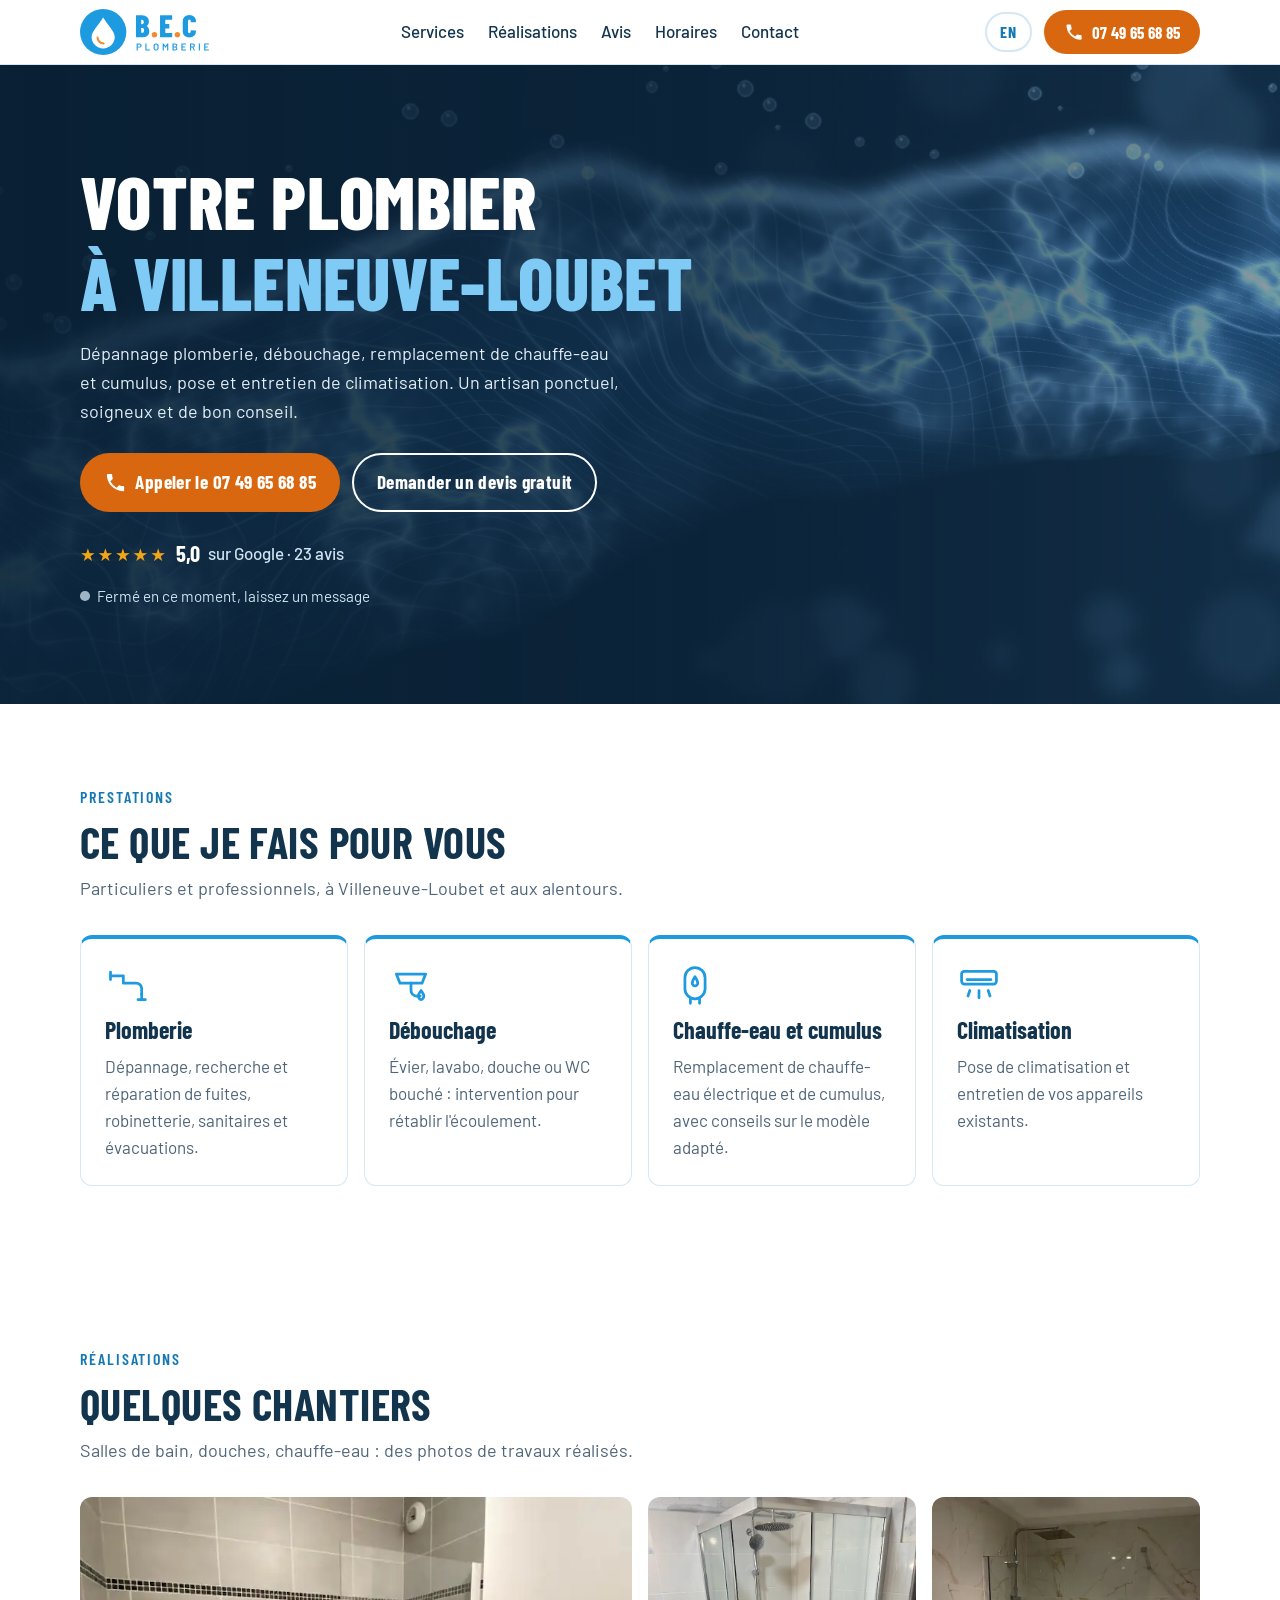
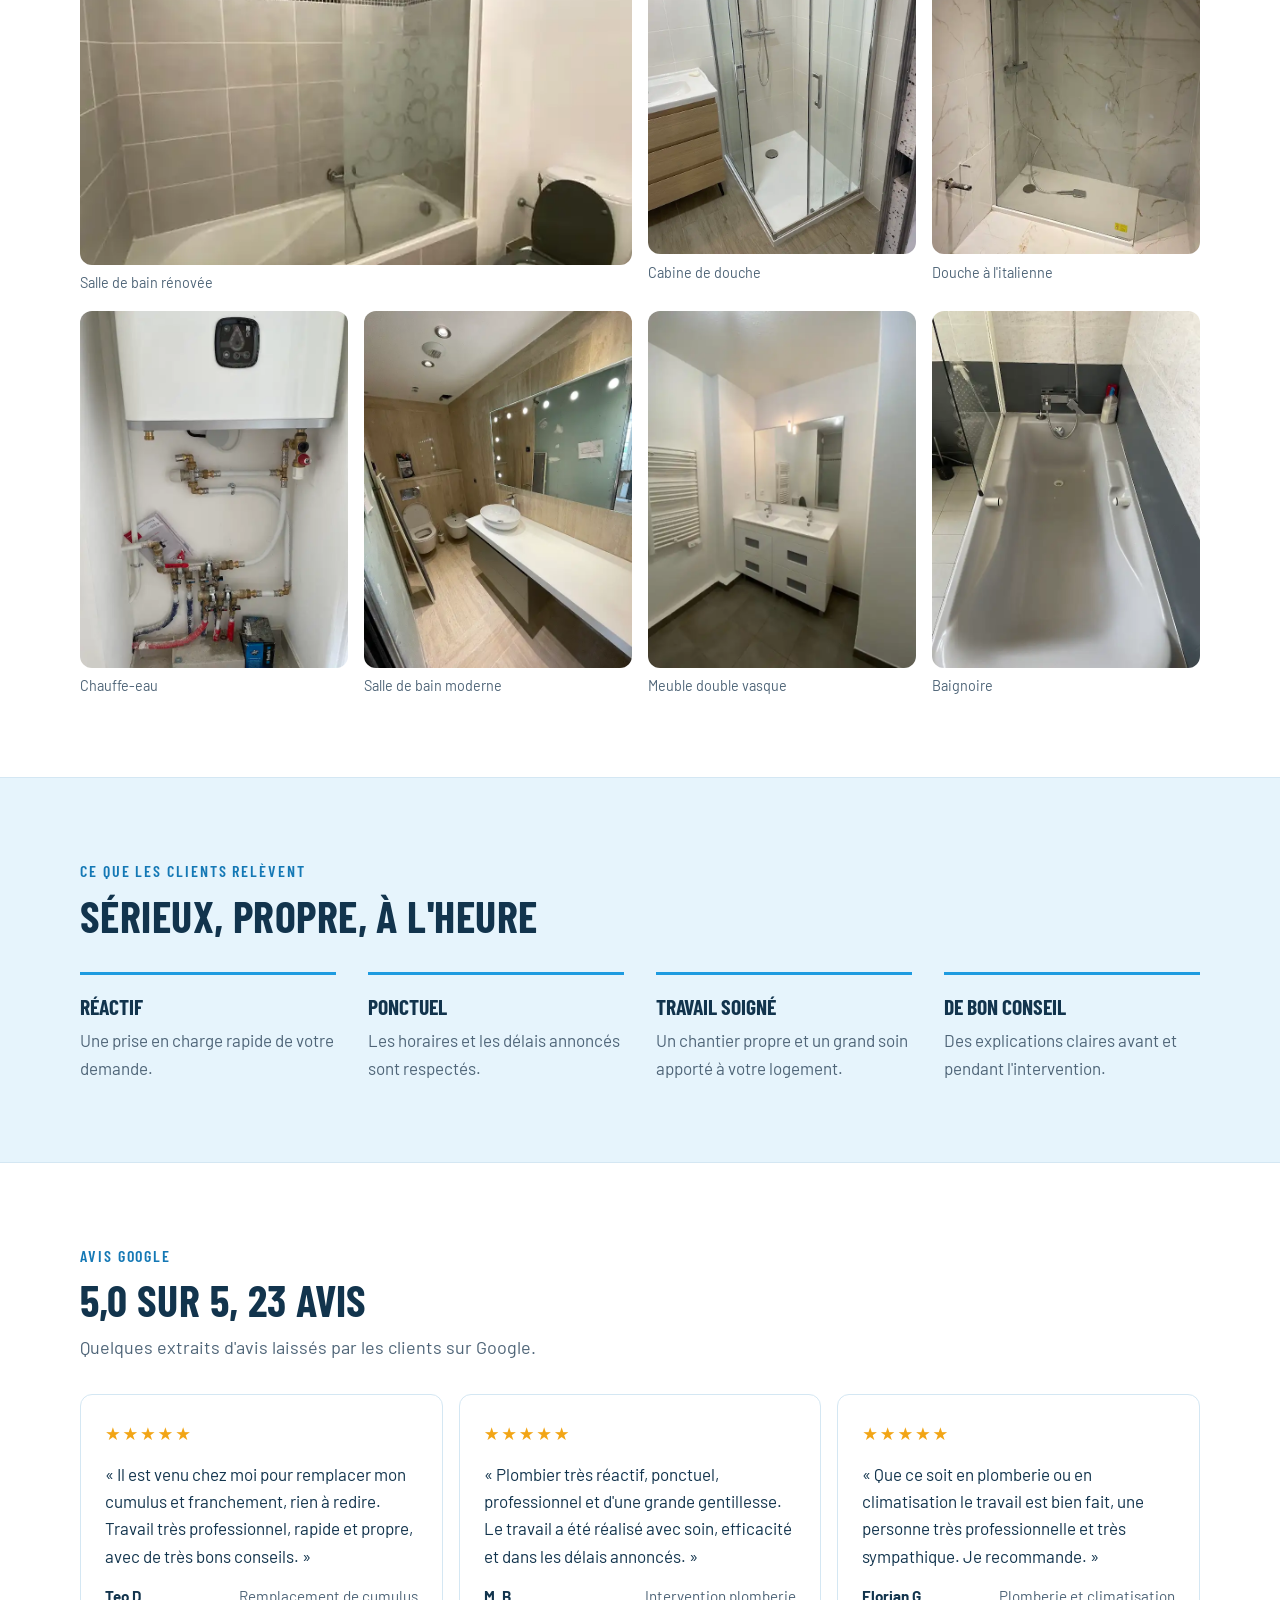
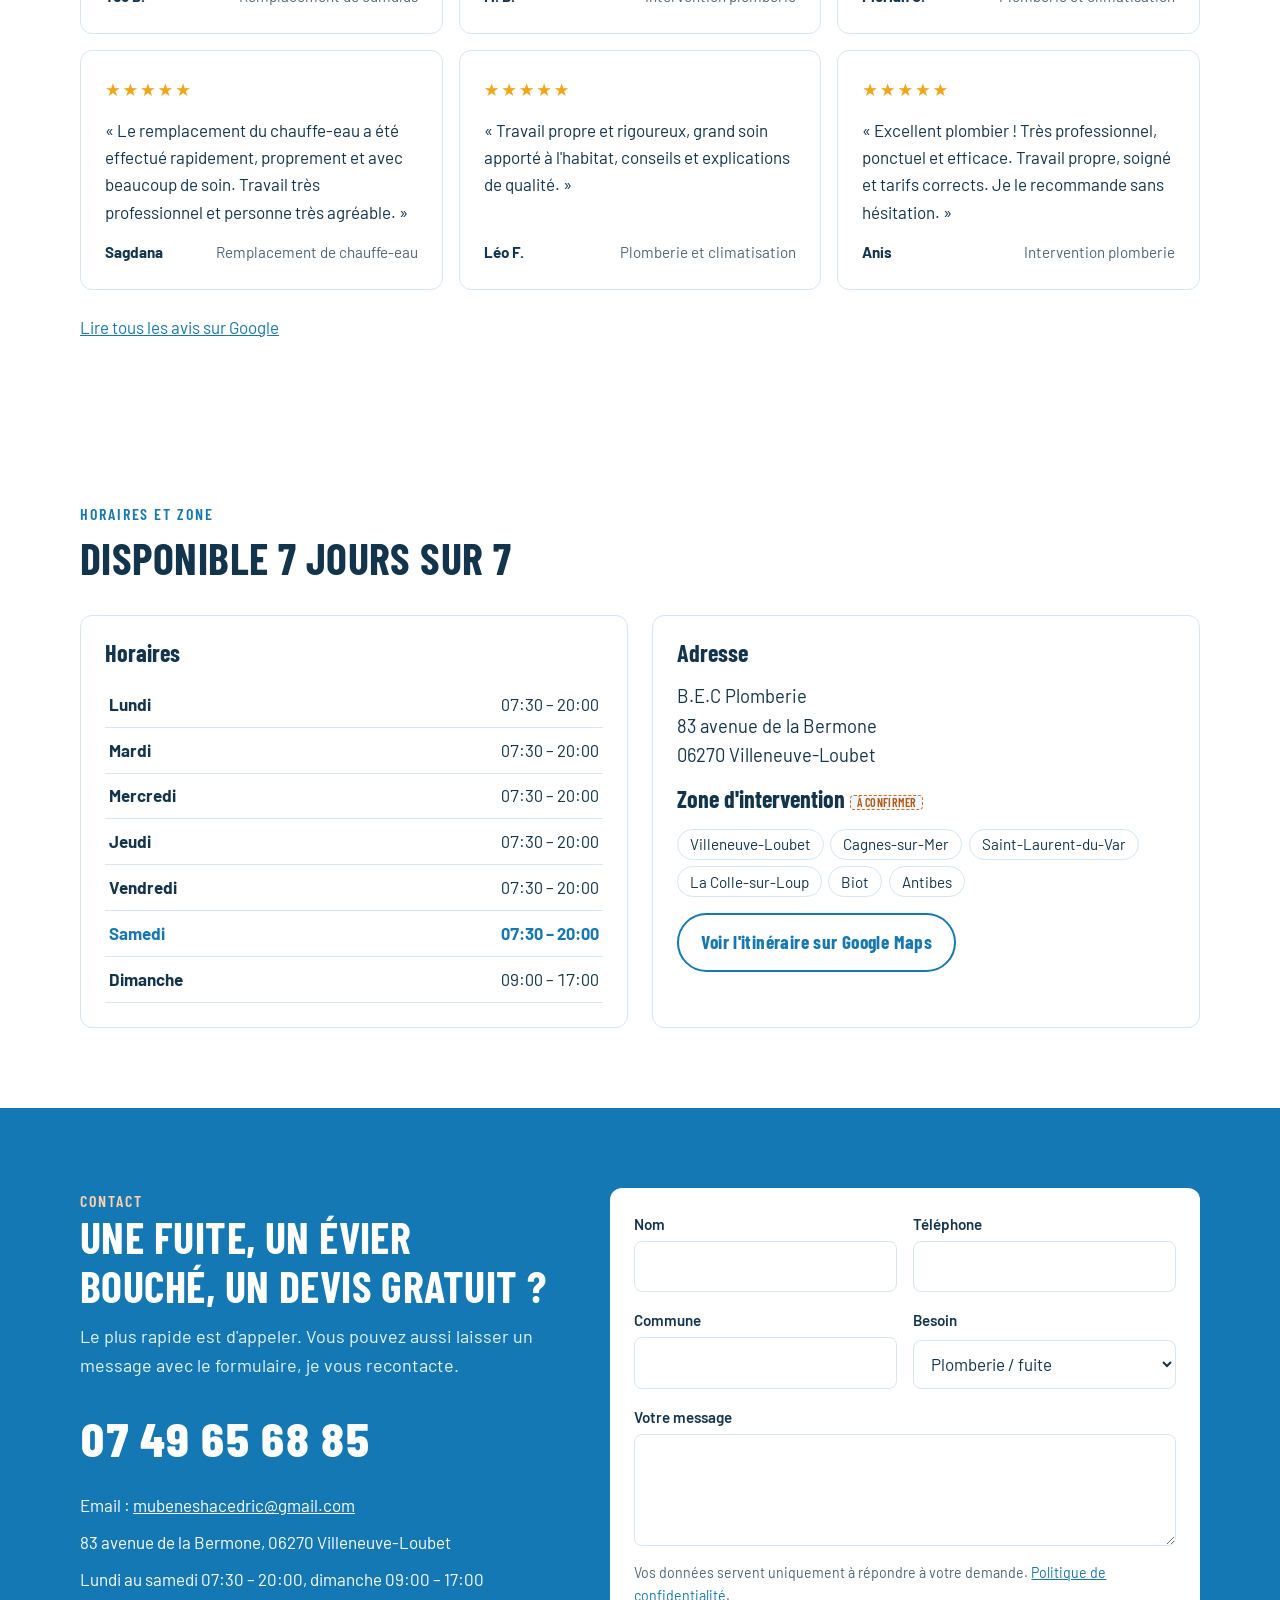
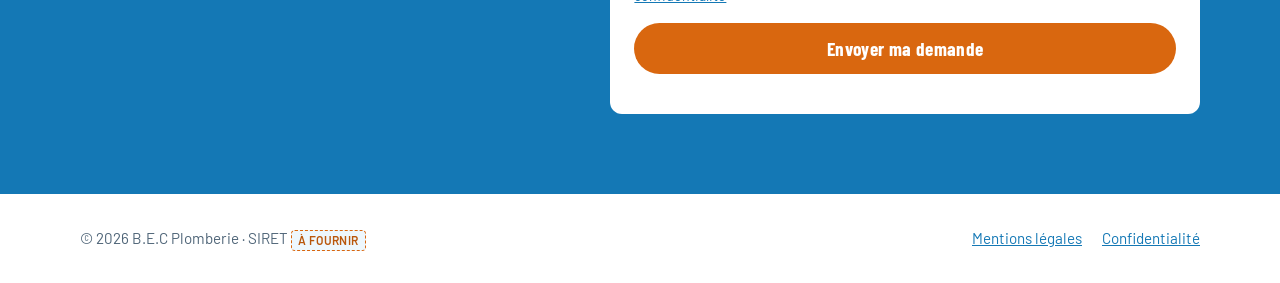
==== commit dfd08bc2: "Email du client et envoi du formulaire sans quitter la page - Email affiché (contact FR/EN, mentions" ====
--- a/index.html
+++ b/index.html
@@ -285,7 +285,7 @@
         <p class="lead" style="margin-top:.75rem">Le plus rapide est d'appeler. Vous pouvez aussi laisser un message avec le formulaire, je vous recontacte.</p>
         <p style="margin-top:1.25rem"><a class="phone-big" href="tel:+33749656885">07 49 65 68 85</a></p>
         <div class="contact-lines">
-          <p>Email : <span class="tag-todo">adresse email à fournir</span></p>
+          <p>Email : <a class="mail-link" href="mailto:mubeneshacedric@gmail.com">mubeneshacedric@gmail.com</a></p>
           <p>83 avenue de la Bermone, 06270 Villeneuve-Loubet</p>
           <p>Lundi au samedi 07:30 – 20:00, dimanche 09:00 – 17:00</p>
         </div>
@@ -293,6 +293,7 @@
       <!-- Formulaire Web3Forms : remplacer ACCESS_KEY par la clé du client -->
       <form class="form" id="contact-form" action="https://api.web3forms.com/submit" method="POST">
         <input type="hidden" name="access_key" value="ACCESS_KEY_A_FOURNIR">
+        <input type="hidden" name="from_name" value="Site B.E.C Plomberie">
         <input type="hidden" name="subject" value="Nouvelle demande depuis le site B.E.C Plomberie">
         <input type="checkbox" name="botcheck" style="display:none" tabindex="-1" autocomplete="off">
         <div class="form-row">
@@ -372,5 +373,23 @@
   var y = document.getElementById('year'); if (y) y.textContent = new Date().getFullYear();
 })();
 </script>
+<script>
+// Formulaire : envoi Web3Forms sans quitter la page
+(function () {
+  var form = document.getElementById('contact-form'), status = document.getElementById('form-status');
+  if (!form || !window.fetch) return;
+  form.addEventListener('submit', function (e) {
+    e.preventDefault();
+    var key = form.querySelector('[name="access_key"]').value;
+    if (key.indexOf('ACCESS_KEY') === 0) { status.textContent = 'Le formulaire sera actif très bientôt. En attendant, appelez le 07 49 65 68 85.'; return; }
+    var btn = form.querySelector('button[type="submit"]'); btn.disabled = true; status.textContent = 'Envoi en cours…';
+    fetch(form.action, { method: 'POST', body: new FormData(form), headers: { Accept: 'application/json' } })
+      .then(function (r) { return r.json(); })
+      .then(function (d) { if (d.success) { form.reset(); status.textContent = 'Merci, votre demande a bien été envoyée. Je vous recontacte rapidement.'; } else { throw 0; } })
+      .catch(function () { status.textContent = "L'envoi n'a pas abouti. Appelez-moi au 07 49 65 68 85."; })
+      .then(function () { btn.disabled = false; });
+  });
+})();
+</script>
 </body>
 </html>
--- a/styles.css
+++ b/styles.css
@@ -227,6 +227,7 @@
 .contact-band .lead { color: #e6f4fc; }
 .phone-big { font-family: var(--font-display); font-weight: 800; font-size: clamp(2.2rem, 7vw, 3rem); color: #fff; text-decoration: none; font-variant-numeric: tabular-nums; }
 .contact-lines { display: grid; gap: .6rem; margin-top: 1rem; }
+.contact-lines .mail-link { color: #fff; overflow-wrap: anywhere; }
 .contact-lines .tag-todo { color: #ffe1c7; background: transparent; border-color: #ffb37a; }
 .form { display: grid; gap: 1rem; background: var(--surface); color: var(--ink); border-radius: var(--radius); padding: 1.5rem; }
 .form-row { display: grid; gap: 1rem; }
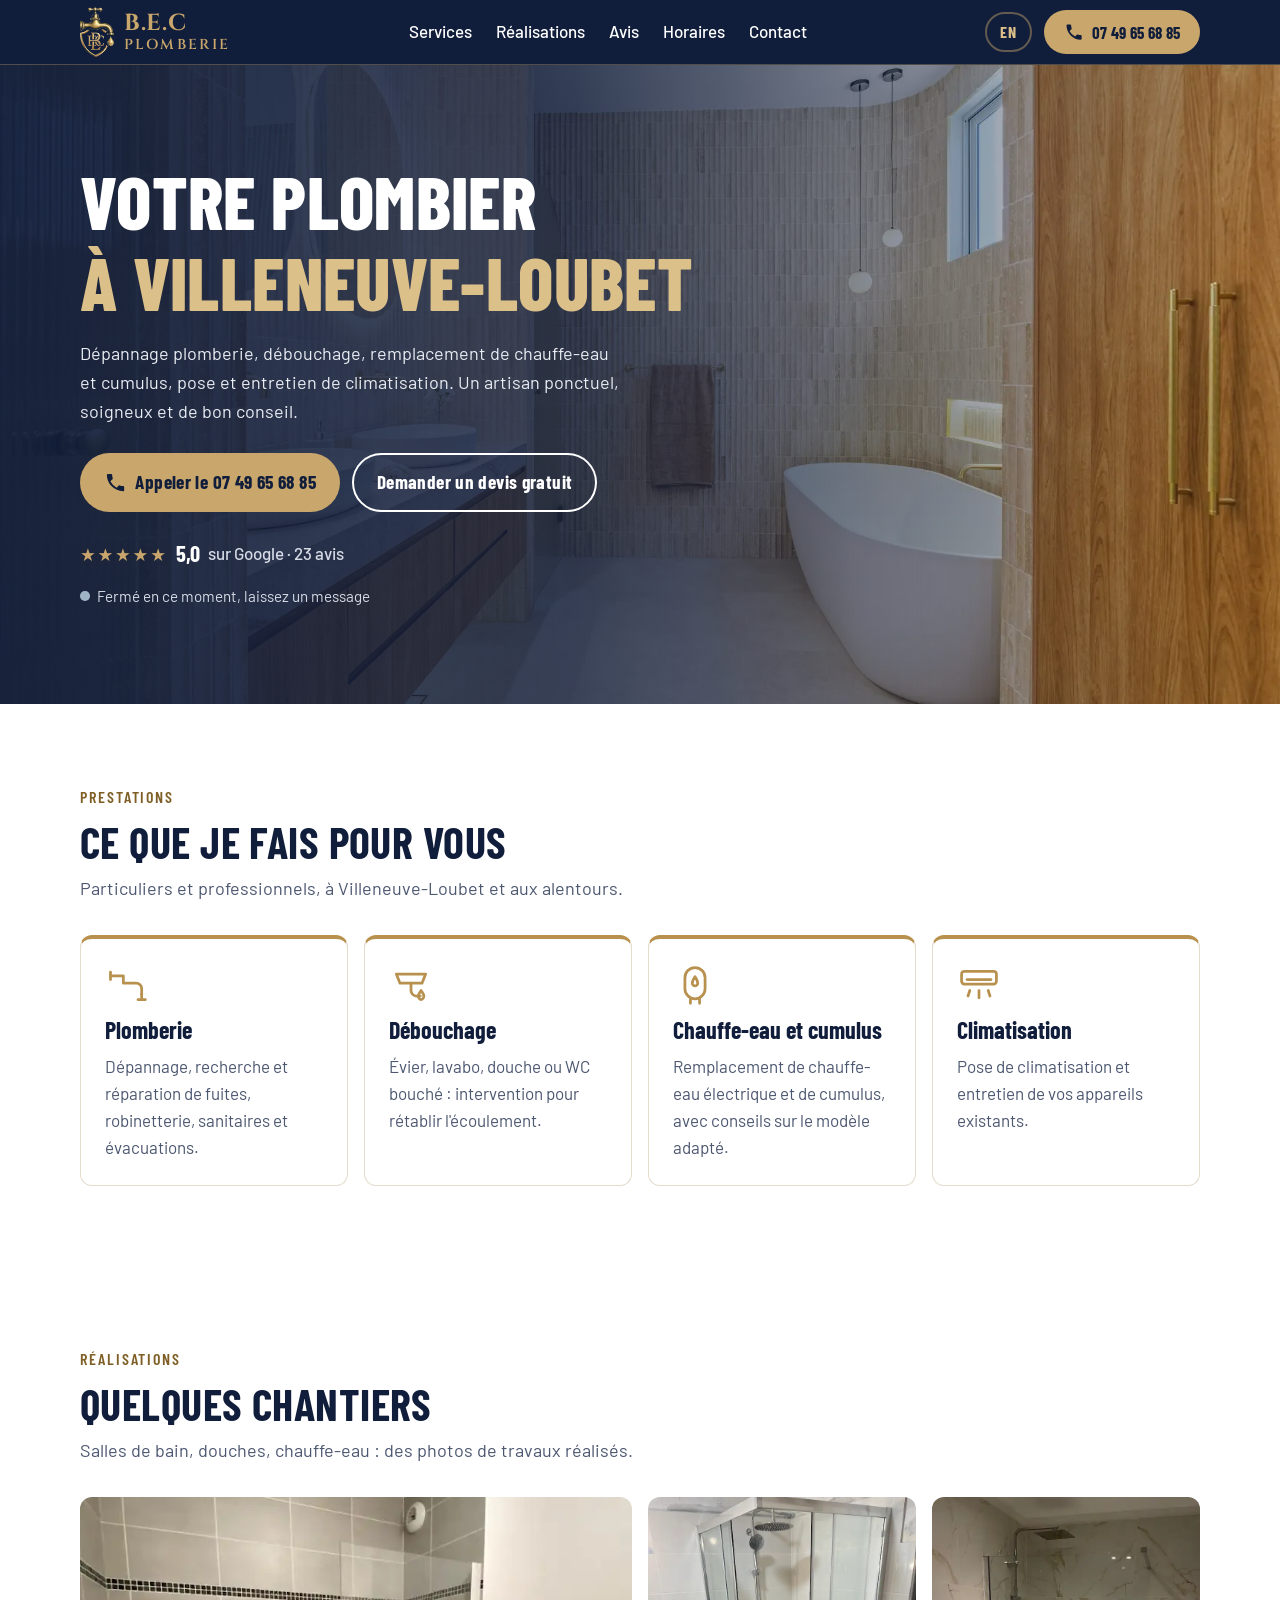
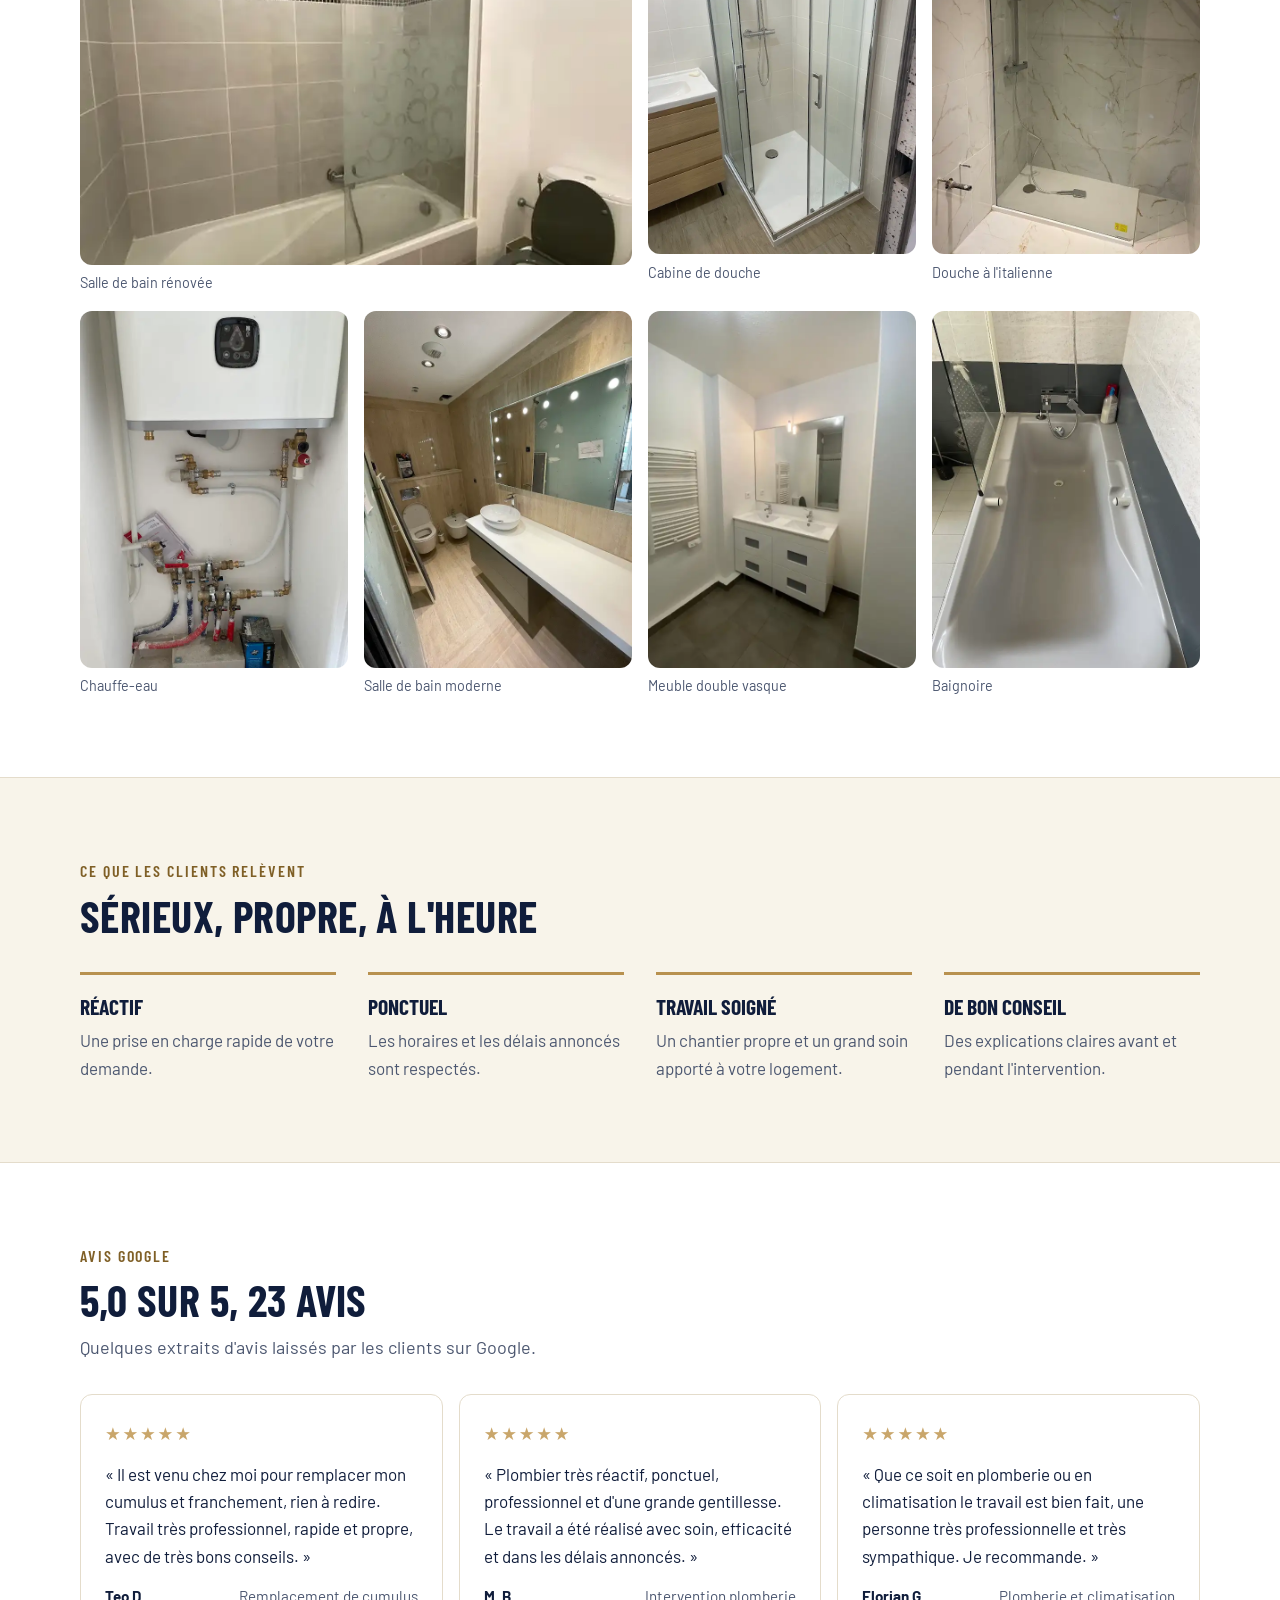
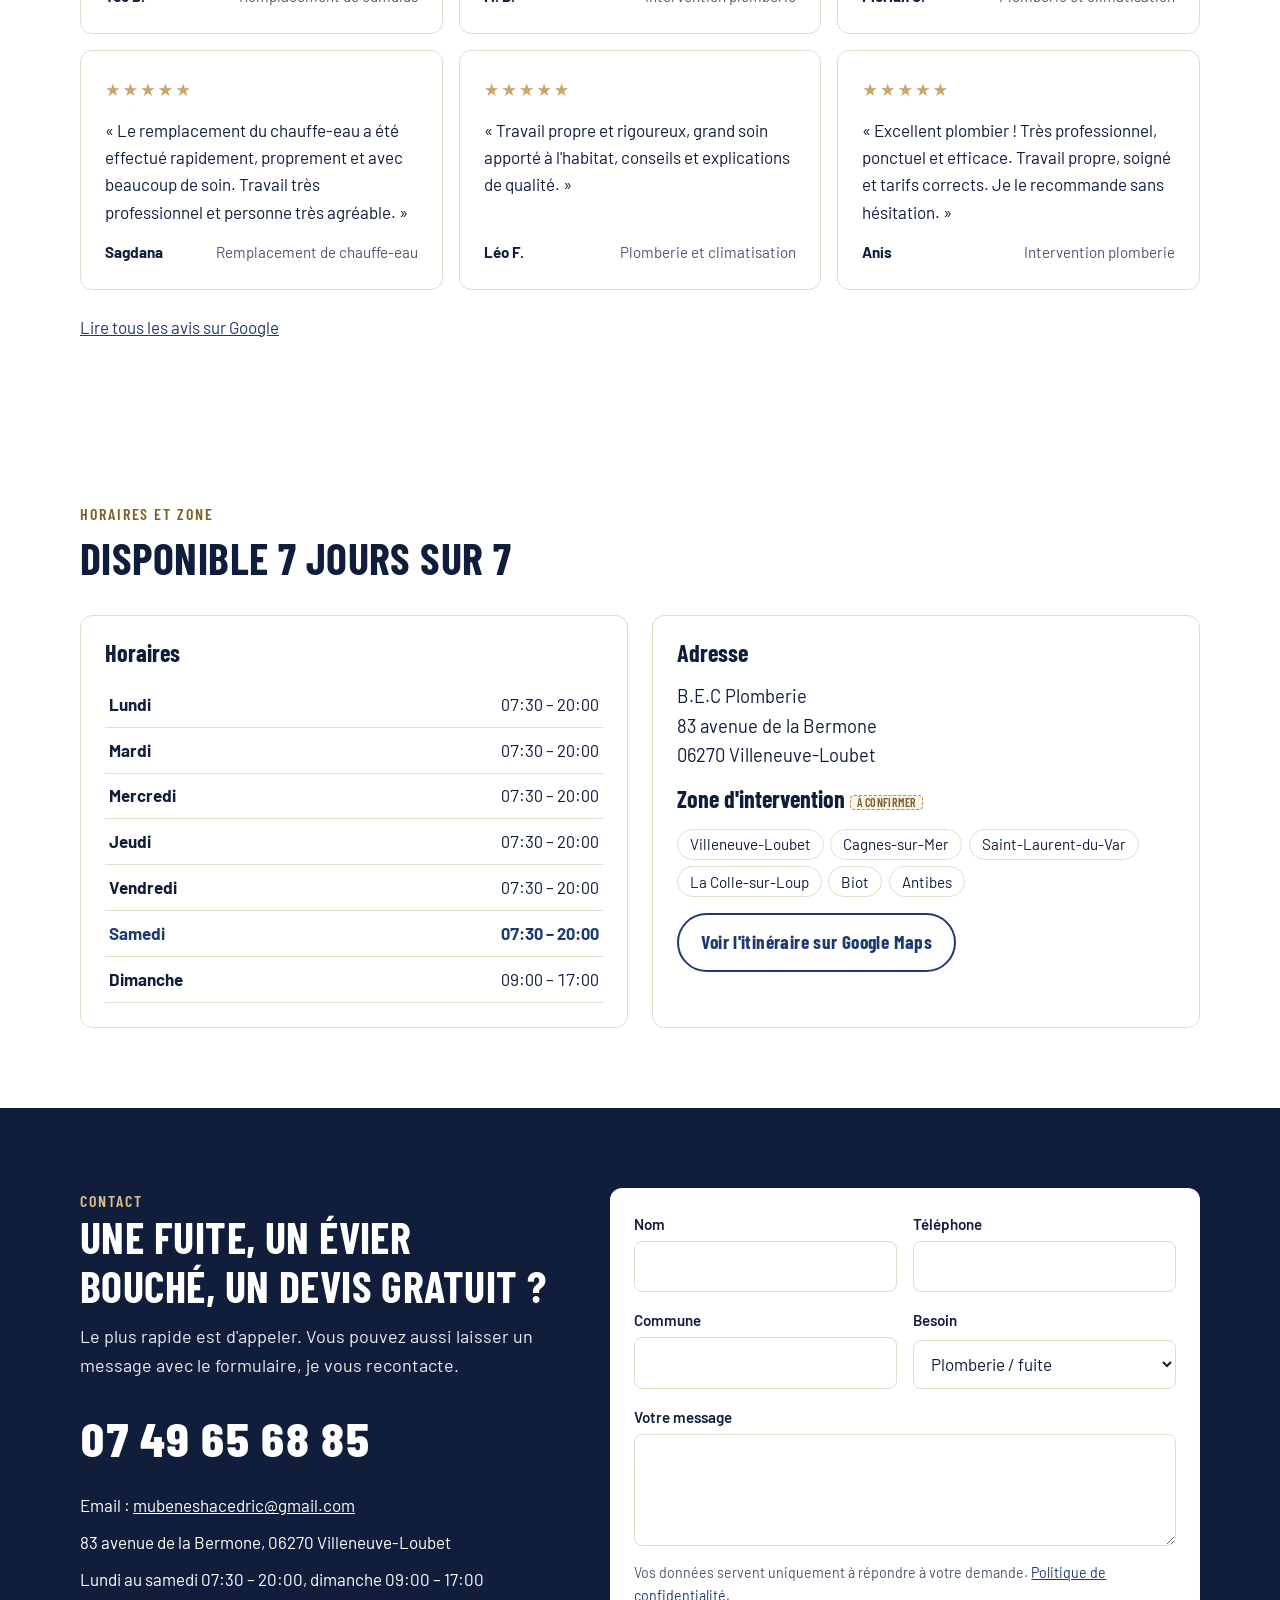
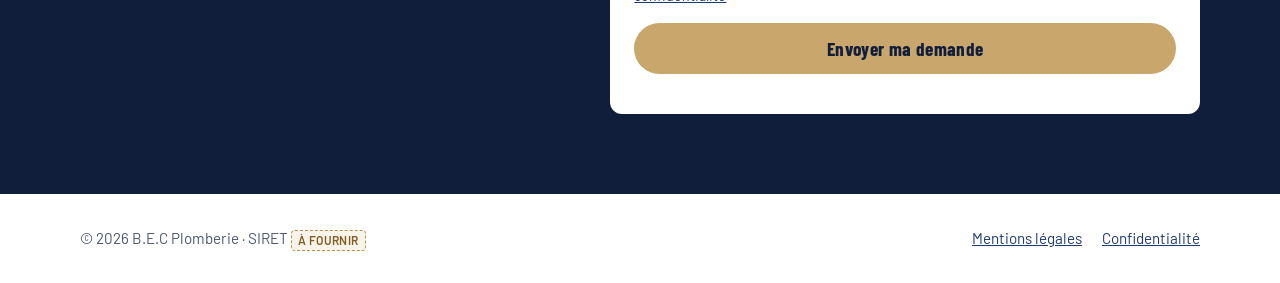
==== commit 599f4c81: "Logo client, palette bleu nuit et doré, hero salle de bain - Logo du client dans l'en-tête, favicon," ====
--- a/index.html
+++ b/index.html
@@ -9,19 +9,20 @@
 <link rel="alternate" hreflang="fr" href="https://www.bec-plomberie.fr/">
 <link rel="alternate" hreflang="en" href="https://www.bec-plomberie.fr/en/">
 <link rel="alternate" hreflang="x-default" href="https://www.bec-plomberie.fr/">
-<link rel="preload" as="image" href="/img/hero-eau-mobile.webp" media="(max-width: 699px)">
-<link rel="preload" as="image" href="/img/hero-eau.webp" media="(min-width: 700px)">
+<link rel="preload" as="image" href="/img/hero-salle-de-bain-mobile.webp" media="(max-width: 699px)">
+<link rel="preload" as="image" href="/img/hero-salle-de-bain.webp" media="(min-width: 700px)">
 <meta property="og:type" content="website">
 <meta property="og:locale" content="fr_FR">
 <meta property="og:title" content="B.E.C Plomberie – Plombier à Villeneuve-Loubet">
 <meta property="og:description" content="Plomberie, débouchage, chauffe-eau et climatisation à Villeneuve-Loubet. Noté 5,0 sur Google (23 avis).">
 <meta property="og:url" content="https://www.bec-plomberie.fr/">
 <meta property="og:image" content="https://www.bec-plomberie.fr/og-image.jpg">
-<meta name="theme-color" content="#1e9be0">
+<meta name="theme-color" content="#101d3b">
 <link rel="icon" href="/favicon.svg" type="image/svg+xml">
+<link rel="apple-touch-icon" href="/apple-touch-icon.png">
 <link rel="preconnect" href="https://fonts.googleapis.com">
 <link rel="preconnect" href="https://fonts.gstatic.com" crossorigin>
-<link rel="stylesheet" href="https://fonts.googleapis.com/css2?family=Barlow+Condensed:wght@600;700;800&family=Barlow:wght@400;500;600&display=swap">
+<link rel="stylesheet" href="https://fonts.googleapis.com/css2?family=Barlow+Condensed:wght@600;700;800&family=Barlow:wght@400;500;600&family=Cinzel:wght@600;700&display=swap">
 <link rel="stylesheet" href="/styles.css">
 <script type="application/ld+json">
 {
@@ -63,7 +64,7 @@
 <header class="site-header">
   <div class="wrap header-row">
     <a class="brand" href="#accueil" aria-label="B.E.C Plomberie, retour en haut">
-      <img src="/logo/logo-bec-plomberie.svg" alt="B.E.C Plomberie" width="347" height="120">
+      <img src="/logo/logo-bec-embleme.webp" alt="" width="264" height="385"><span class="brand-name">B.E.C<small>Plomberie</small></span>
     </a>
     <nav class="nav" aria-label="Navigation principale">
       <a href="#services">Services</a>
--- a/styles.css
+++ b/styles.css
@@ -1,36 +1,39 @@
-/* B.E.C Plomberie : bleu ciel et blanc dominants, touches d'orange (boutons d'appel, points du logo).
+/* B.E.C Plomberie : bleu nuit et doré du logo client dominants, blanc pour respirer. Aucun orange.
    Mise en page : bandeaux pleine largeur, contenu centré à 72rem, appel toujours visible sur mobile. */
 :root {
-  --ink: #12344d;        /* texte principal, bleu nuit */
-  --water: #1478b5;      /* bleu ciel soutenu : liens, titres d'accent */
-  --sky: #1e9be0;        /* bleu ciel du logo */
-  --sky-soft: #e6f4fc;   /* fond bleu ciel très clair */
-  --band: #1478b5;       /* bandeau contact (texte blanc lisible) */
-  --copper: #d9670f;     /* orange des boutons d'appel */
-  --copper-dark: #b9560b;
+  --ink: #101d3b;        /* bleu nuit du logo : texte principal */
+  --navy: #101d3b;       /* fond du logo : en-tête, bandeau contact */
+  --water: #1f3a73;      /* bleu du logo éclairci : liens */
+  --sky: #b8914f;        /* doré du logo : filets, icônes */
+  --sky-soft: #f8f4ea;   /* fond doré très clair */
+  --band: #101d3b;       /* bandeau contact (texte blanc lisible) */
+  --gold: #c9a66b;       /* doré du logo : boutons d'appel (texte bleu nuit) */
+  --gold-light: #dcc08a;
+  --gold-text: #7f5f26;  /* doré foncé lisible sur blanc */
   --bg: #ffffff;
   --surface: #ffffff;
-  --muted: #4f6578;
-  --line: #d4e7f3;
+  --muted: #4c5770;
+  --line: #e4dccb;
   --on-dark: #ffffff;
-  --star: #f2a516;
-  --ph-bg: #eef7fd;
+  --star: #c9a66b;
+  --ph-bg: #f8f4ea;
   --font-display: "Barlow Condensed", "Arial Narrow", system-ui, sans-serif;
   --font-body: "Barlow", system-ui, -apple-system, "Segoe UI", Roboto, sans-serif;
+  --font-brand: "Cinzel", "Times New Roman", serif;
   --radius: 12px;
   --wrap: 72rem;
 }
 @media (prefers-color-scheme: dark) {
   :root:not([data-theme="light"]) {
-    --ink: #e8f3fa; --water: #7cc8f2; --sky: #3fb0ee; --sky-soft: #102838; --band: #0f5a88;
-    --copper: #e8782a; --copper-dark: #cf6a22; --bg: #0b1c27; --surface: #12293a;
-    --muted: #a3bccd; --line: #23455c; --on-dark: #ffffff; --star: #f5b53a; --ph-bg: #163245; color-scheme: dark;
+    --ink: #eef1f7; --water: #dcc08a; --sky: #c9a66b; --sky-soft: #14234a; --band: #0b1530;
+    --gold-text: #dcc08a; --bg: #0a1328; --surface: #111f3f;
+    --muted: #aab4c8; --line: #283a63; --on-dark: #ffffff; --star: #d6b475; --ph-bg: #172a52; color-scheme: dark;
   }
 }
 :root[data-theme="dark"] {
-  --ink: #e8f3fa; --water: #7cc8f2; --sky: #3fb0ee; --sky-soft: #102838; --band: #0f5a88;
-  --copper: #e8782a; --copper-dark: #cf6a22; --bg: #0b1c27; --surface: #12293a;
-  --muted: #a3bccd; --line: #23455c; --on-dark: #ffffff; --star: #f5b53a; --ph-bg: #163245; color-scheme: dark;
+  --ink: #eef1f7; --water: #dcc08a; --sky: #c9a66b; --sky-soft: #14234a; --band: #0b1530;
+  --gold-text: #dcc08a; --bg: #0a1328; --surface: #111f3f;
+  --muted: #aab4c8; --line: #283a63; --on-dark: #ffffff; --star: #d6b475; --ph-bg: #172a52; color-scheme: dark;
 }
 
 *, *::before, *::after { box-sizing: border-box; }
@@ -45,7 +48,7 @@
 img { max-width: 100%; height: auto; }
 a { color: var(--water); }
 a:focus-visible, button:focus-visible, input:focus-visible, textarea:focus-visible {
-  outline: 3px solid var(--copper); outline-offset: 2px;
+  outline: 3px solid var(--gold); outline-offset: 2px;
 }
 h1, h2, h3 { font-family: var(--font-display); line-height: 1.1; text-wrap: balance; margin: 0; }
 h2 { font-size: clamp(2rem, 5vw, 2.75rem); font-weight: 700; text-transform: uppercase; letter-spacing: .01em; }
@@ -61,7 +64,7 @@
 .section-head { display: grid; gap: .5rem; margin-bottom: 2rem; max-width: 40rem; }
 .eyebrow {
   font-family: var(--font-display); font-weight: 600; font-size: 1rem;
-  text-transform: uppercase; letter-spacing: .12em; color: var(--water);
+  text-transform: uppercase; letter-spacing: .12em; color: var(--gold-text);
 }
 .lead { color: var(--muted); font-size: 1.125rem; }
 
@@ -75,8 +78,8 @@
 }
 .tag-todo {
   display: inline-block; font-size: .75rem; font-weight: 600; letter-spacing: .04em;
-  text-transform: uppercase; color: var(--copper-dark); background: var(--ph-bg);
-  border: 1px dashed var(--copper); border-radius: 4px; padding: 0 .35rem; vertical-align: middle;
+  text-transform: uppercase; color: var(--gold-text); background: var(--ph-bg);
+  border: 1px dashed var(--sky); border-radius: 4px; padding: 0 .35rem; vertical-align: middle;
 }
 
 /* Boutons */
@@ -86,26 +89,28 @@
   font-family: var(--font-display); font-weight: 700; font-size: 1.2rem; letter-spacing: .02em;
   text-decoration: none; border: 2px solid transparent; cursor: pointer;
 }
-.btn-call { background: var(--copper); color: #fff; }
-.btn-call:hover { background: var(--copper-dark); }
+.btn-call { background: var(--gold); color: var(--navy); }
+.btn-call:hover { background: var(--gold-light); }
 .btn-ghost { border-color: currentColor; color: inherit; background: transparent; }
 .btn svg { width: 1.2em; height: 1.2em; flex: none; }
 
 /* En-tête */
 .site-header {
   position: sticky; top: env(safe-area-inset-top, 0px); z-index: 20;
-  background: var(--surface); border-bottom: 1px solid var(--line);
+  background: var(--navy); border-bottom: 1px solid rgba(201, 166, 107, .35);
 }
 body::before {
   content: ""; position: fixed; inset: 0 0 auto; height: env(safe-area-inset-top, 0px);
-  z-index: 10; background: var(--surface);
+  z-index: 10; background: var(--navy);
 }
 .header-row { display: flex; align-items: center; justify-content: space-between; gap: 1rem; min-height: 4rem; }
-.brand { display: flex; align-items: center; gap: .65rem; text-decoration: none; color: var(--ink); }
-.brand img { height: 2.9rem; width: auto; display: block; }
+.brand { display: flex; align-items: center; gap: .6rem; text-decoration: none; color: var(--gold); }
+.brand img { height: 3.1rem; width: auto; display: block; }
+.brand-name { font-family: var(--font-brand); font-weight: 700; font-size: 1.45rem; line-height: 1; letter-spacing: .04em; display: grid; gap: .15rem; }
+.brand-name small { font-size: .62em; font-weight: 600; letter-spacing: .16em; text-transform: uppercase; }
 .nav { display: none; gap: 1.5rem; }
-.nav a { color: var(--ink); text-decoration: none; font-weight: 500; }
-.nav a:hover { color: var(--copper); }
+.nav a { color: #fff; text-decoration: none; font-weight: 500; }
+.nav a:hover { color: var(--gold-light); }
 .header-call { display: none; }
 @media (min-width: 700px) { .nav { display: flex; gap: 1.1rem; } }
 @media (min-width: 900px) {
@@ -113,33 +118,33 @@
   .header-call { display: inline-flex; min-height: 2.6rem; font-size: 1.05rem; padding: .4rem 1.1rem; }
 }
 
-/* Hero : éclaboussure d'eau en fond, voile bleu nuit pour la lisibilité du texte blanc */
+/* Hero : salle de bain design en fond, voile bleu nuit (logo) pour la lisibilité du texte blanc */
 .hero {
-  position: relative; color: #fff; background-color: #0e2a40;
+  position: relative; color: #fff; background-color: #101d3b;
   background-image:
-    linear-gradient(90deg, rgba(9, 32, 52, .92) 0%, rgba(9, 32, 52, .78) 55%, rgba(9, 32, 52, .45) 100%),
-    url("/img/hero-eau-mobile.webp");
+    linear-gradient(90deg, rgba(16, 29, 59, .93) 0%, rgba(16, 29, 59, .8) 50%, rgba(16, 29, 59, .35) 100%),
+    url("/img/hero-salle-de-bain-mobile.webp");
   background-size: cover; background-position: center;
 }
 @media (min-width: 700px) {
   .hero {
     background-image:
-      linear-gradient(90deg, rgba(9, 32, 52, .92) 0%, rgba(9, 32, 52, .78) 55%, rgba(9, 32, 52, .45) 100%),
-      url("/img/hero-eau.webp");
+      linear-gradient(90deg, rgba(16, 29, 59, .94) 0%, rgba(16, 29, 59, .78) 45%, rgba(16, 29, 59, .12) 100%),
+      url("/img/hero-salle-de-bain.webp");
   }
 }
 .hero-grid { display: grid; padding-block: clamp(3rem, 9vw, 6rem); }
 .hero-text { max-width: 40rem; }
 .hero h1 { font-size: clamp(2.6rem, 8vw, 4.6rem); font-weight: 800; text-transform: uppercase; letter-spacing: .005em; color: #fff; }
-.hero h1 span { color: #7fcbf5; display: block; }
-.hero .lead { margin-top: 1rem; max-width: 34rem; color: #e2eff8; }
+.hero h1 span { color: var(--gold-light); display: block; }
+.hero .lead { margin-top: 1rem; max-width: 34rem; color: #e9ecf3; }
 .hero-actions { display: flex; flex-wrap: wrap; gap: .75rem; margin-top: 1.75rem; }
 .btn-light { color: #fff; }
 .btn-light:hover { background: rgba(255, 255, 255, .12); }
-.rating { display: inline-flex; align-items: center; gap: .5rem; flex-wrap: wrap; margin-top: 1.5rem; font-weight: 500; color: #cfe3f1; }
+.rating { display: inline-flex; align-items: center; gap: .5rem; flex-wrap: wrap; margin-top: 1.5rem; font-weight: 500; color: #d6dbe6; }
 .rating strong { color: #fff; font-family: var(--font-display); font-size: 1.4rem; }
 .stars { color: var(--star); letter-spacing: .1em; font-size: 1.1rem; }
-.open-now { display: flex; align-items: center; gap: .45rem; margin-top: .75rem; font-size: .95rem; color: #cfe3f1; }
+.open-now { display: flex; align-items: center; gap: .45rem; margin-top: .75rem; font-size: .95rem; color: #d6dbe6; }
 .dot { width: .6rem; height: .6rem; border-radius: 50%; background: #9fb4c4; }
 .dot.on { background: #3fd08a; }
 
@@ -149,28 +154,28 @@
 .shot { margin: 0; display: grid; gap: .4rem; align-content: start; min-width: 0; }
 .shot:first-child { grid-column: span 2; }
 .shot-btn { display: block; width: 100%; padding: 0; border: 0; background: none; cursor: zoom-in; border-radius: var(--radius); overflow: hidden; }
-.shot-btn:focus-visible { outline: 3px solid var(--copper); outline-offset: 2px; }
+.shot-btn:focus-visible { outline: 3px solid var(--gold); outline-offset: 2px; }
 .shot img { display: block; width: 100%; aspect-ratio: 3 / 4; object-fit: cover; transition: transform .3s ease; }
 .shot:first-child img { aspect-ratio: 3 / 2; }
 .shot-btn:hover img { transform: scale(1.04); }
 @media (prefers-reduced-motion: reduce) { .shot img { transition: none; } }
 .shot figcaption { font-size: .9rem; color: var(--muted); }
 .lightbox { border: 0; padding: 0; background: transparent; max-width: min(92vw, 40rem); max-height: 92vh; overflow: visible; }
-.lightbox::backdrop { background: rgba(6, 20, 32, .85); }
+.lightbox::backdrop { background: rgba(10, 18, 38, .88); }
 .lightbox img { display: block; max-width: 100%; max-height: 88vh; width: auto; border-radius: var(--radius); }
 .lightbox-close {
   position: absolute; top: -.75rem; right: -.75rem; width: 2.75rem; height: 2.75rem; border-radius: 50%;
-  border: 0; background: #fff; color: #12344d; font-size: 1.8rem; line-height: 1; cursor: pointer; box-shadow: 0 4px 14px rgba(0,0,0,.3);
+  border: 0; background: #fff; color: #101d3b; font-size: 1.8rem; line-height: 1; cursor: pointer; box-shadow: 0 4px 14px rgba(0,0,0,.3);
 }
 
 /* Sélecteur de langue */
 .header-end { display: flex; align-items: center; gap: .75rem; }
 .lang {
   font-family: var(--font-display); font-weight: 700; font-size: 1rem; letter-spacing: .06em; text-decoration: none;
-  color: var(--water); border: 2px solid var(--line); border-radius: 999px; padding: .35rem .8rem; min-height: 2.5rem;
+  color: var(--gold-light); border: 2px solid rgba(201, 166, 107, .45); border-radius: 999px; padding: .35rem .8rem; min-height: 2.5rem;
   display: inline-flex; align-items: center;
 }
-.lang:hover { border-color: var(--water); }
+.lang:hover { border-color: var(--gold-light); }
 
 /* Services */
 .services { display: grid; gap: 1rem; grid-template-columns: 1fr; }
@@ -220,15 +225,15 @@
 
 /* Contact */
 .contact-band { background: var(--band); color: var(--on-dark); }
-.contact-band .eyebrow { color: #ffd2ad; }
+.contact-band .eyebrow { color: var(--gold-light); }
 .contact-grid { display: grid; gap: 2rem; }
 @media (min-width: 900px) { .contact-grid { grid-template-columns: .9fr 1.1fr; gap: 3rem; } }
 .contact-band h2 { color: #fff; }
-.contact-band .lead { color: #e6f4fc; }
+.contact-band .lead { color: #e9ecf3; }
 .phone-big { font-family: var(--font-display); font-weight: 800; font-size: clamp(2.2rem, 7vw, 3rem); color: #fff; text-decoration: none; font-variant-numeric: tabular-nums; }
 .contact-lines { display: grid; gap: .6rem; margin-top: 1rem; }
 .contact-lines .mail-link { color: #fff; overflow-wrap: anywhere; }
-.contact-lines .tag-todo { color: #ffe1c7; background: transparent; border-color: #ffb37a; }
+.contact-lines .tag-todo { color: var(--gold-light); background: transparent; border-color: var(--gold); }
 .form { display: grid; gap: 1rem; background: var(--surface); color: var(--ink); border-radius: var(--radius); padding: 1.5rem; }
 .form-row { display: grid; gap: 1rem; }
 @media (min-width: 560px) { .form-row { grid-template-columns: 1fr 1fr; } }
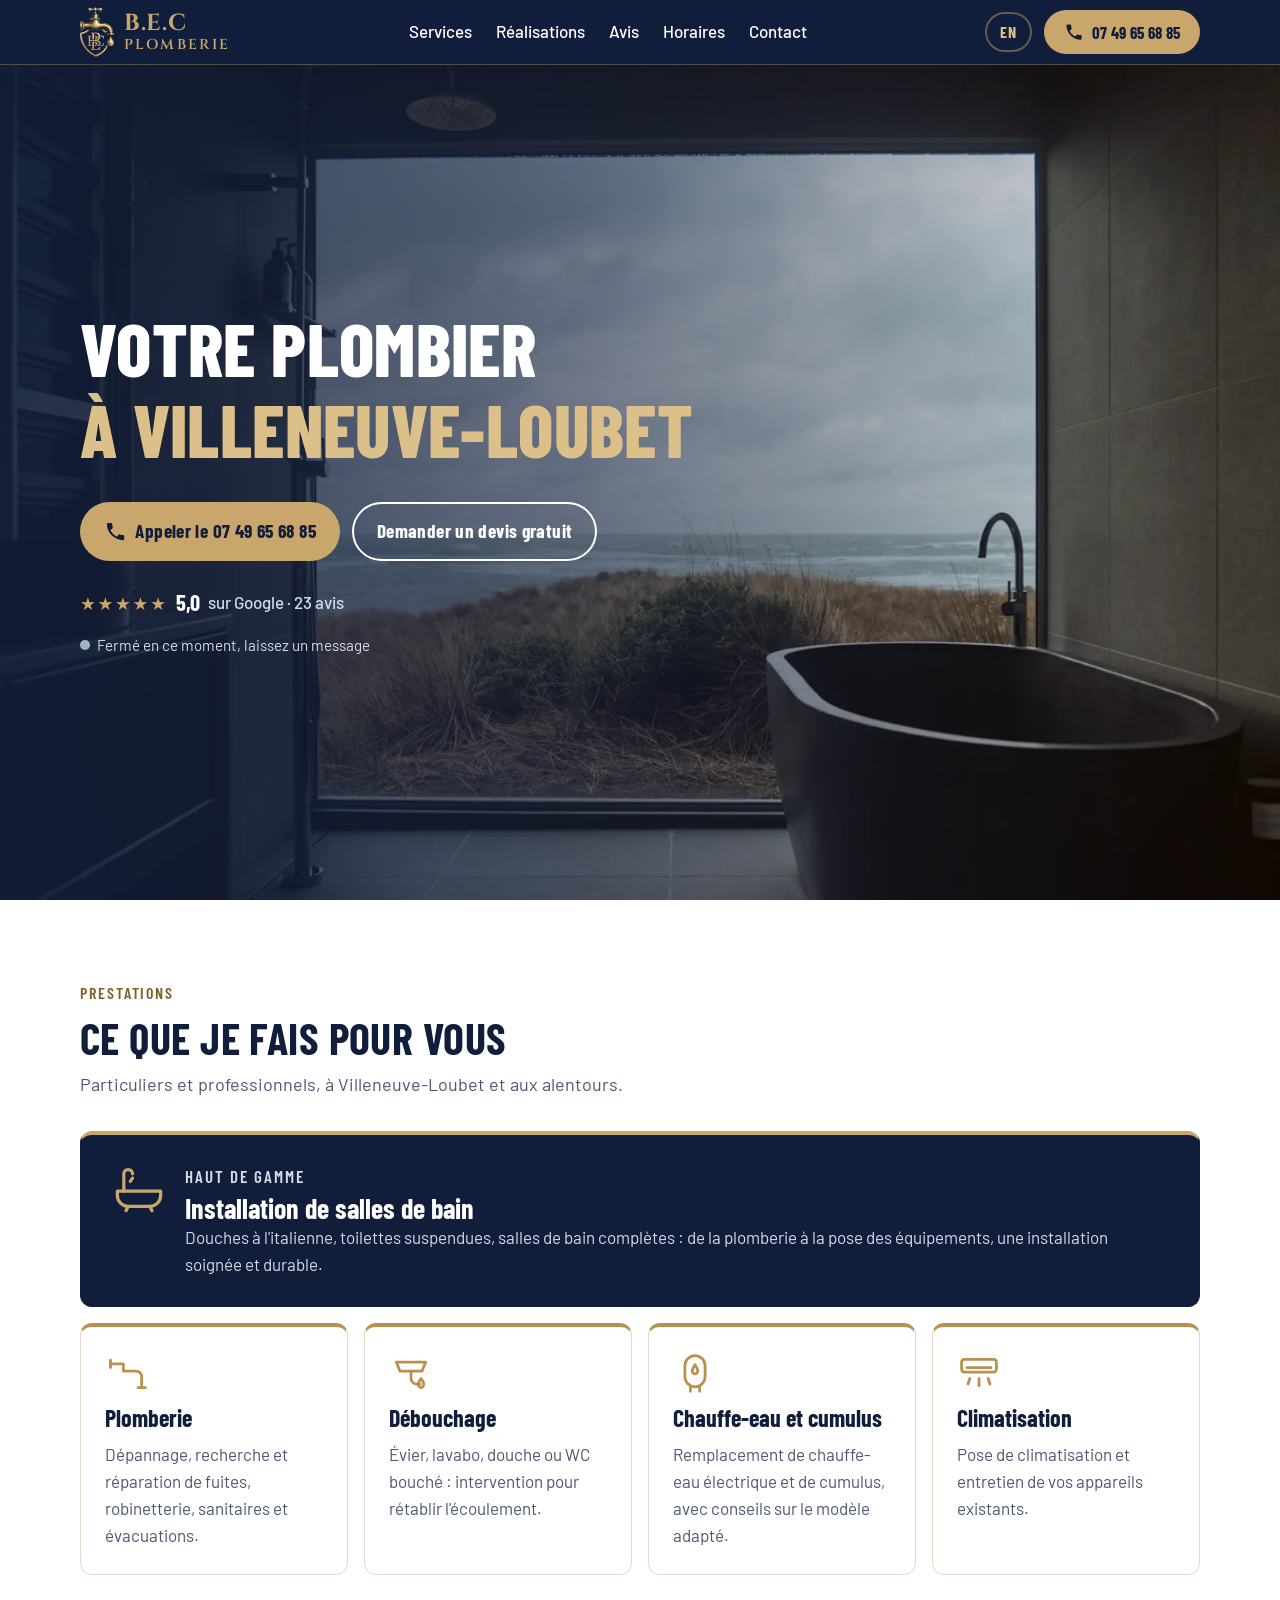
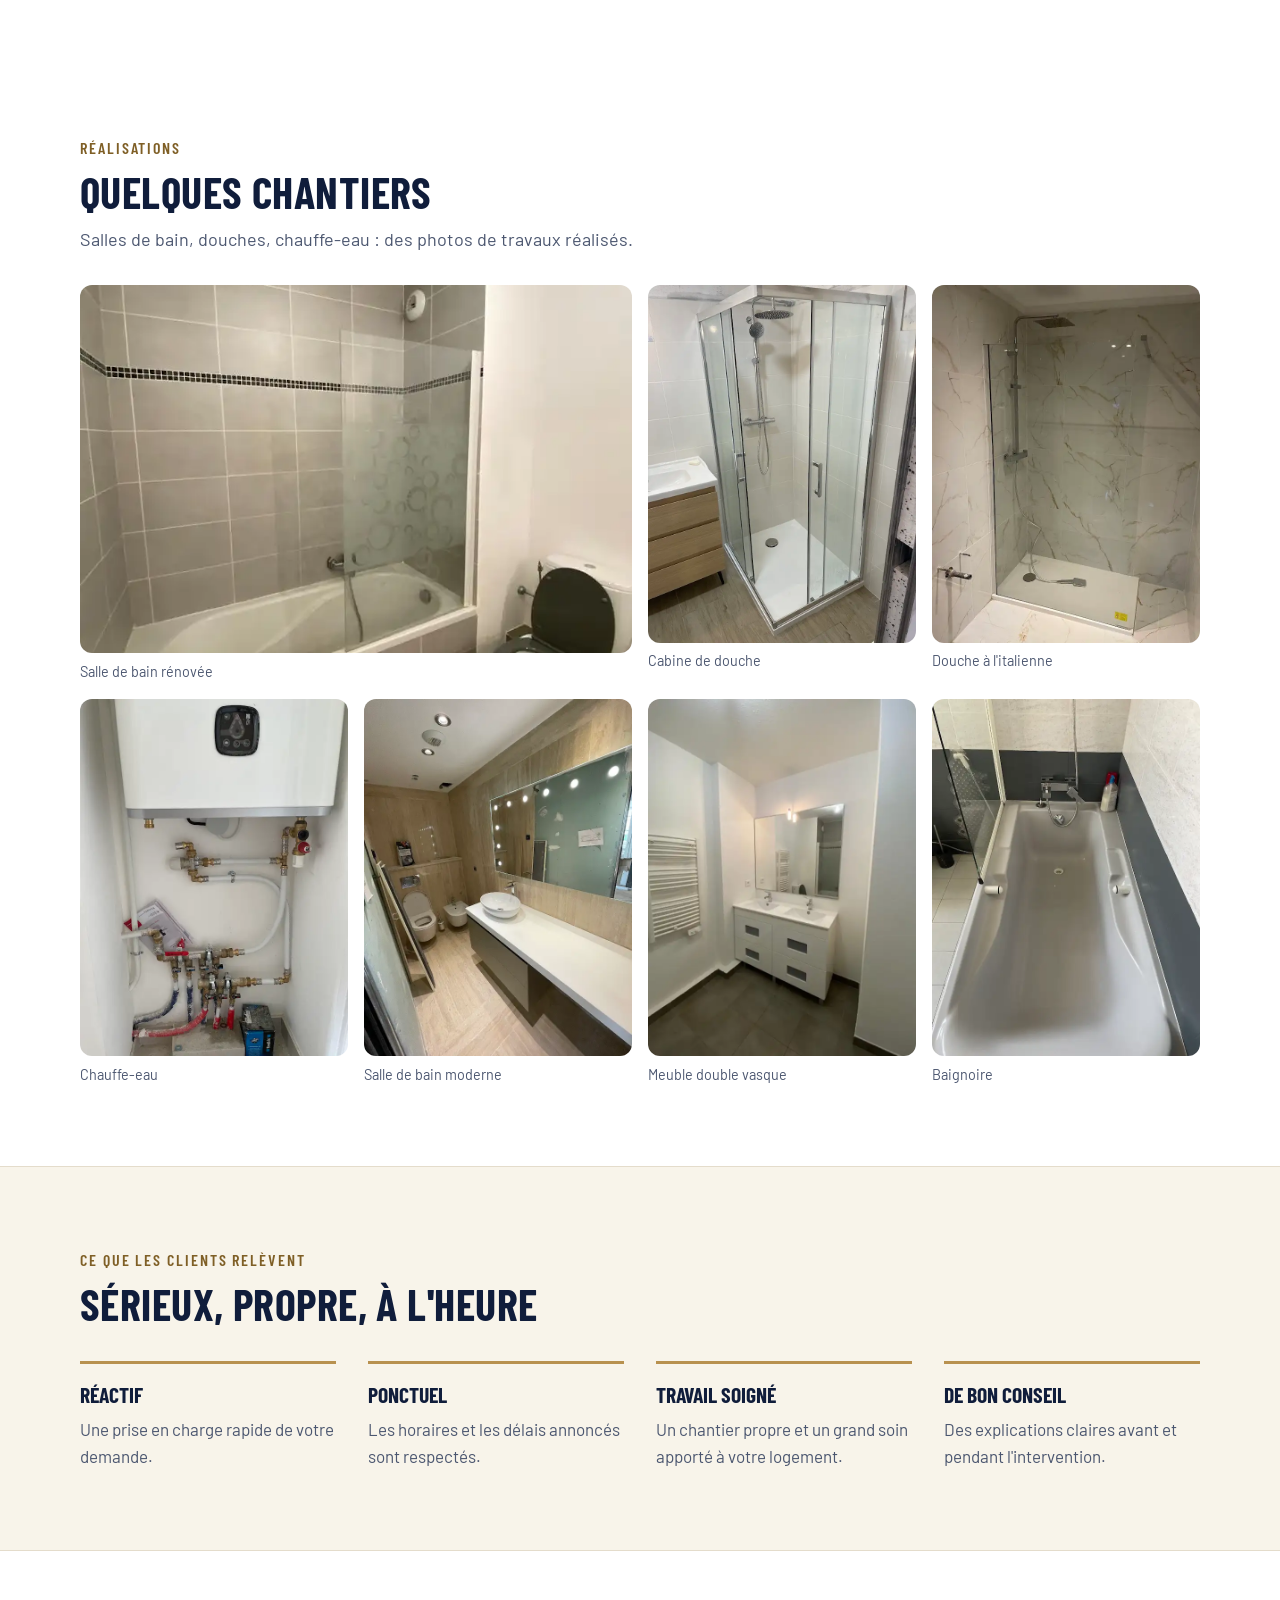
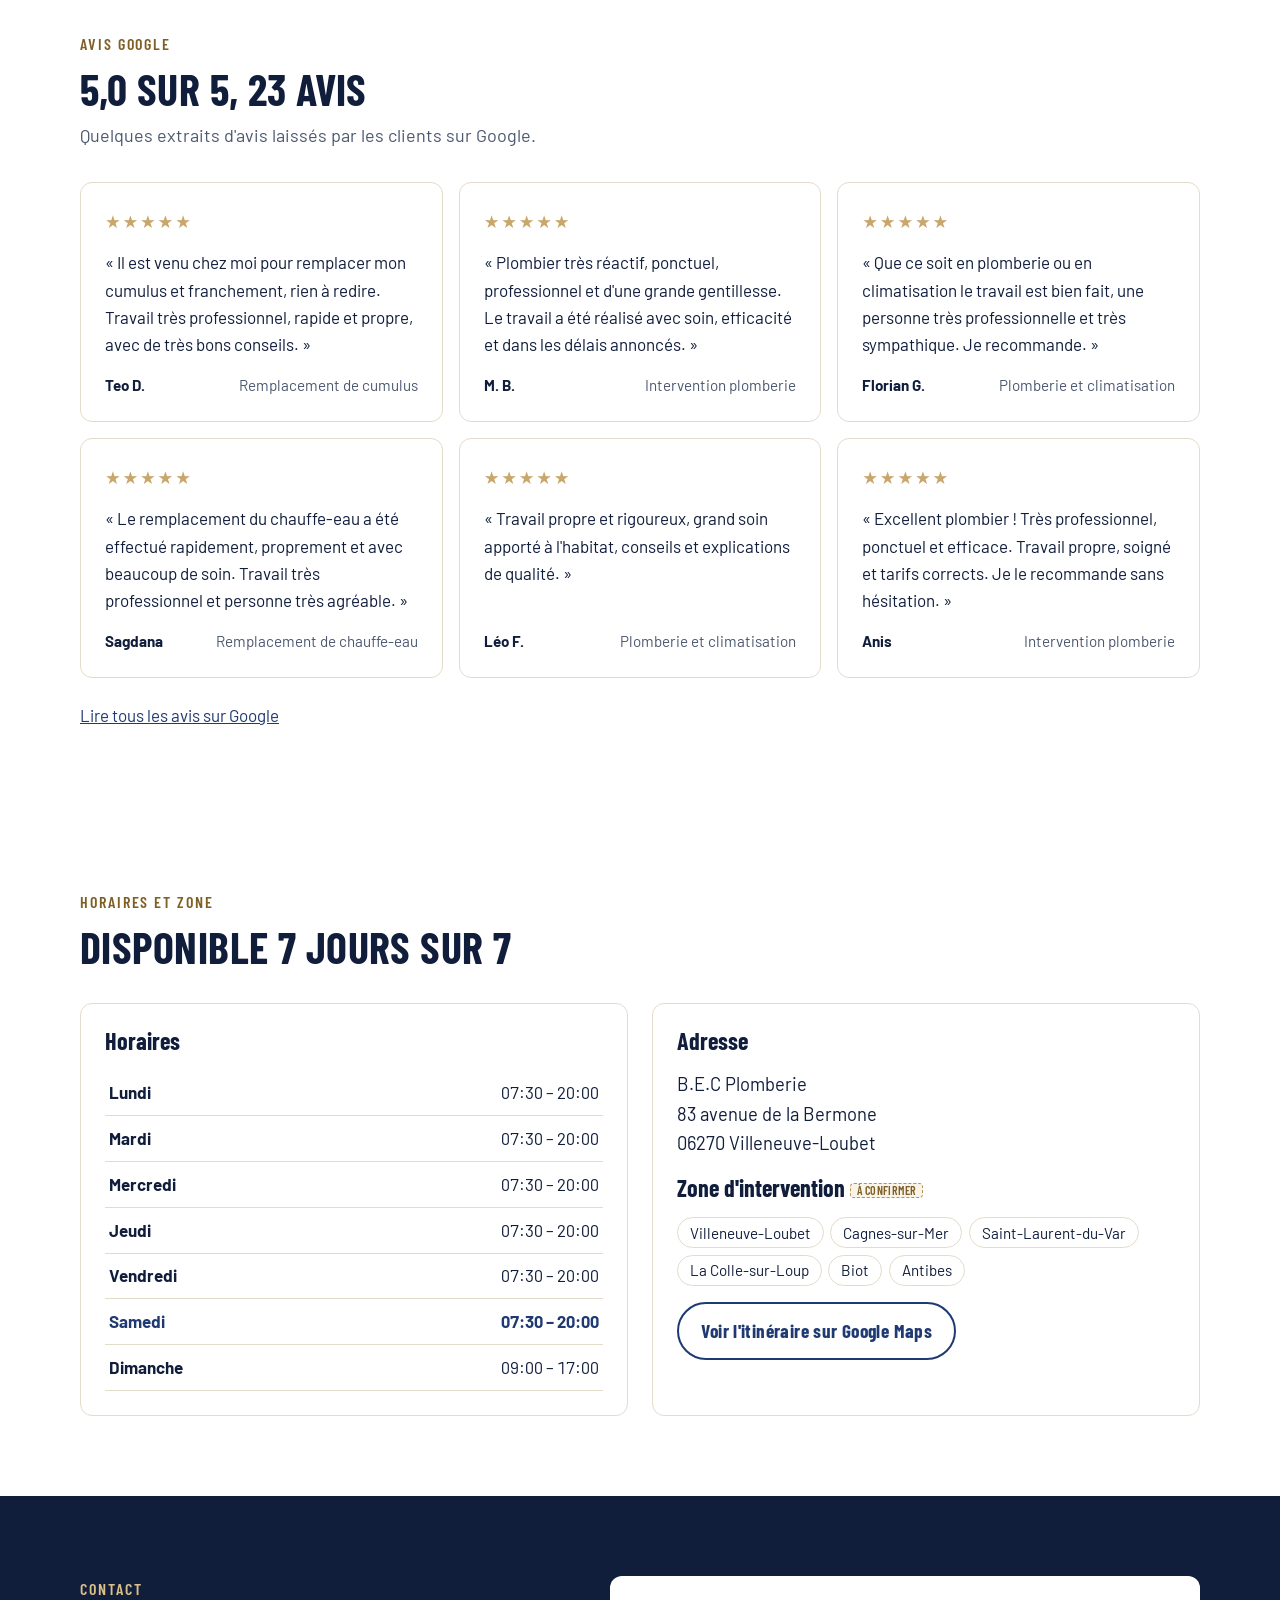
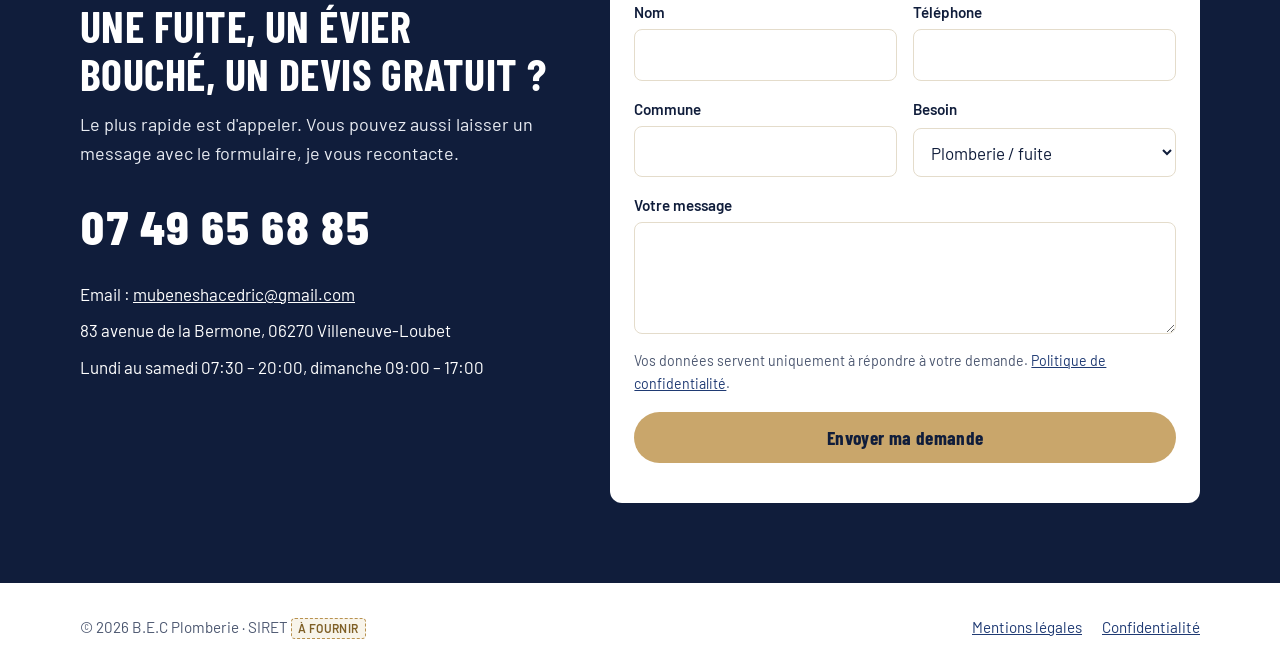
==== commit 953b8596: "Hero plus design en plein écran, prestation haut de gamme Nouvelle photo de salle de bain (pierre so" ====
--- a/index.html
+++ b/index.html
@@ -50,6 +50,7 @@
     "@type": "OfferCatalog",
     "name": "Prestations",
     "itemListElement": [
+      { "@type": "Offer", "itemOffered": { "@type": "Service", "name": "Installation haut de gamme : douches, toilettes, salles de bain complètes" } },
       { "@type": "Offer", "itemOffered": { "@type": "Service", "name": "Dépannage et travaux de plomberie" } },
       { "@type": "Offer", "itemOffered": { "@type": "Service", "name": "Débouchage de canalisations" } },
       { "@type": "Offer", "itemOffered": { "@type": "Service", "name": "Remplacement de chauffe-eau et cumulus" } },
@@ -89,7 +90,6 @@
     <div class="wrap hero-grid">
       <div class="hero-text">
         <h1 id="titre">Votre plombier <span>à Villeneuve-Loubet</span></h1>
-        <p class="lead">Dépannage plomberie, débouchage, remplacement de chauffe-eau et cumulus, pose et entretien de climatisation. Un artisan ponctuel, soigneux et de bon conseil.</p>
         <div class="hero-actions">
           <a class="btn btn-call" href="tel:+33749656885">
             <svg viewBox="0 0 24 24" fill="currentColor" aria-hidden="true"><path d="M6.6 10.8a15.1 15.1 0 0 0 6.6 6.6l2.2-2.2c.3-.3.7-.4 1-.2 1.1.4 2.3.6 3.6.6.6 0 1 .4 1 1V20c0 .6-.4 1-1 1A17 17 0 0 1 3 4c0-.6.4-1 1-1h3.5c.6 0 1 .4 1 1 0 1.3.2 2.5.6 3.6.1.3 0 .7-.2 1l-2.3 2.2z"/></svg>
@@ -114,6 +114,14 @@
         <p class="lead">Particuliers et professionnels, à Villeneuve-Loubet et aux alentours.</p>
       </div>
       <div class="services">
+        <article class="service service-featured">
+          <svg class="service-icon" viewBox="0 0 48 48" fill="none" stroke="currentColor" stroke-width="3" stroke-linecap="round" stroke-linejoin="round" aria-hidden="true"><path d="M4 26h40v4a10 10 0 0 1-10 10H14A10 10 0 0 1 4 30z"/><path d="M10 26V10a4 4 0 0 1 8 0"/><path d="M18 14l-2 3"/><path d="M14 40l-2 4M34 40l2 4"/></svg>
+          <div>
+            <p class="service-tag">Haut de gamme</p>
+            <h3>Installation de salles de bain</h3>
+            <p>Douches à l'italienne, toilettes suspendues, salles de bain complètes : de la plomberie à la pose des équipements, une installation soignée et durable.</p>
+          </div>
+        </article>
         <article class="service">
           <svg class="service-icon" viewBox="0 0 48 48" fill="none" stroke="currentColor" stroke-width="3" stroke-linecap="round" stroke-linejoin="round" aria-hidden="true"><path d="M6 14h14v8h14a6 6 0 0 1 6 6v6"/><path d="M6 10v8"/><path d="M36 40h8"/><path d="M40 34v6"/></svg>
           <h3>Plomberie</h3>
--- a/styles.css
+++ b/styles.css
@@ -118,25 +118,29 @@
   .header-call { display: inline-flex; min-height: 2.6rem; font-size: 1.05rem; padding: .4rem 1.1rem; }
 }
 
-/* Hero : salle de bain design en fond, voile bleu nuit (logo) pour la lisibilité du texte blanc */
+/* Hero : salle de bain sombre et chic en fond, voile bleu nuit (logo) pour la lisibilité du texte blanc */
 .hero {
   position: relative; color: #fff; background-color: #101d3b;
   background-image:
-    linear-gradient(90deg, rgba(16, 29, 59, .93) 0%, rgba(16, 29, 59, .8) 50%, rgba(16, 29, 59, .35) 100%),
+    linear-gradient(90deg, rgba(16, 29, 59, .82) 0%, rgba(16, 29, 59, .6) 60%, rgba(16, 29, 59, .3) 100%),
     url("/img/hero-salle-de-bain-mobile.webp");
   background-size: cover; background-position: center;
 }
 @media (min-width: 700px) {
   .hero {
     background-image:
-      linear-gradient(90deg, rgba(16, 29, 59, .94) 0%, rgba(16, 29, 59, .78) 45%, rgba(16, 29, 59, .12) 100%),
+      linear-gradient(90deg, rgba(16, 29, 59, .88) 0%, rgba(16, 29, 59, .6) 45%, rgba(16, 29, 59, .05) 100%),
       url("/img/hero-salle-de-bain.webp");
   }
 }
-.hero-grid { display: grid; padding-block: clamp(3rem, 9vw, 6rem); }
+/* Hero plein écran : hauteur de l'écran moins l'en-tête (et la barre d'appel sur mobile) */
+.hero { display: grid; align-items: center; min-height: calc(100vh - 4rem - 1px - 4.5rem); min-height: calc(100svh - 4rem - 1px - 4.5rem - env(safe-area-inset-bottom, 0px)); }
+@media (min-width: 900px) { .hero { min-height: calc(100vh - 4rem - 1px); min-height: calc(100svh - 4rem - 1px); } }
+.hero-grid { display: grid; padding-block: clamp(2.5rem, 7vw, 5rem); width: 100%; }
 .hero-text { max-width: 40rem; }
 .hero h1 { font-size: clamp(2.6rem, 8vw, 4.6rem); font-weight: 800; text-transform: uppercase; letter-spacing: .005em; color: #fff; }
 .hero h1 span { color: var(--gold-light); display: block; }
+.hero h1 + .hero-actions { margin-top: 2rem; }
 .hero .lead { margin-top: 1rem; max-width: 34rem; color: #e9ecf3; }
 .hero-actions { display: flex; flex-wrap: wrap; gap: .75rem; margin-top: 1.75rem; }
 .btn-light { color: #fff; }
@@ -186,6 +190,12 @@
   padding: 1.5rem; display: grid; gap: .6rem; align-content: start;
 }
 .service-icon { width: 2.75rem; height: 2.75rem; color: var(--sky); }
+.service-featured { grid-column: 1 / -1; background: var(--navy); color: #fff; border-color: var(--navy); border-top-color: var(--gold); }
+.service-featured .service-icon { color: var(--gold); width: 3.25rem; height: 3.25rem; }
+.service.service-featured p { color: #d6dbe6; }
+.service-featured h3 { font-size: 1.75rem; }
+.service-featured .service-tag { font-family: var(--font-display); font-weight: 600; text-transform: uppercase; letter-spacing: .12em; color: var(--gold-light); margin-bottom: .2rem; }
+@media (min-width: 640px) { .service-featured { grid-template-columns: auto 1fr; gap: 1.25rem; align-items: start; padding: 1.75rem 2rem; } }
 .service p { color: var(--muted); }
 
 /* Atouts */
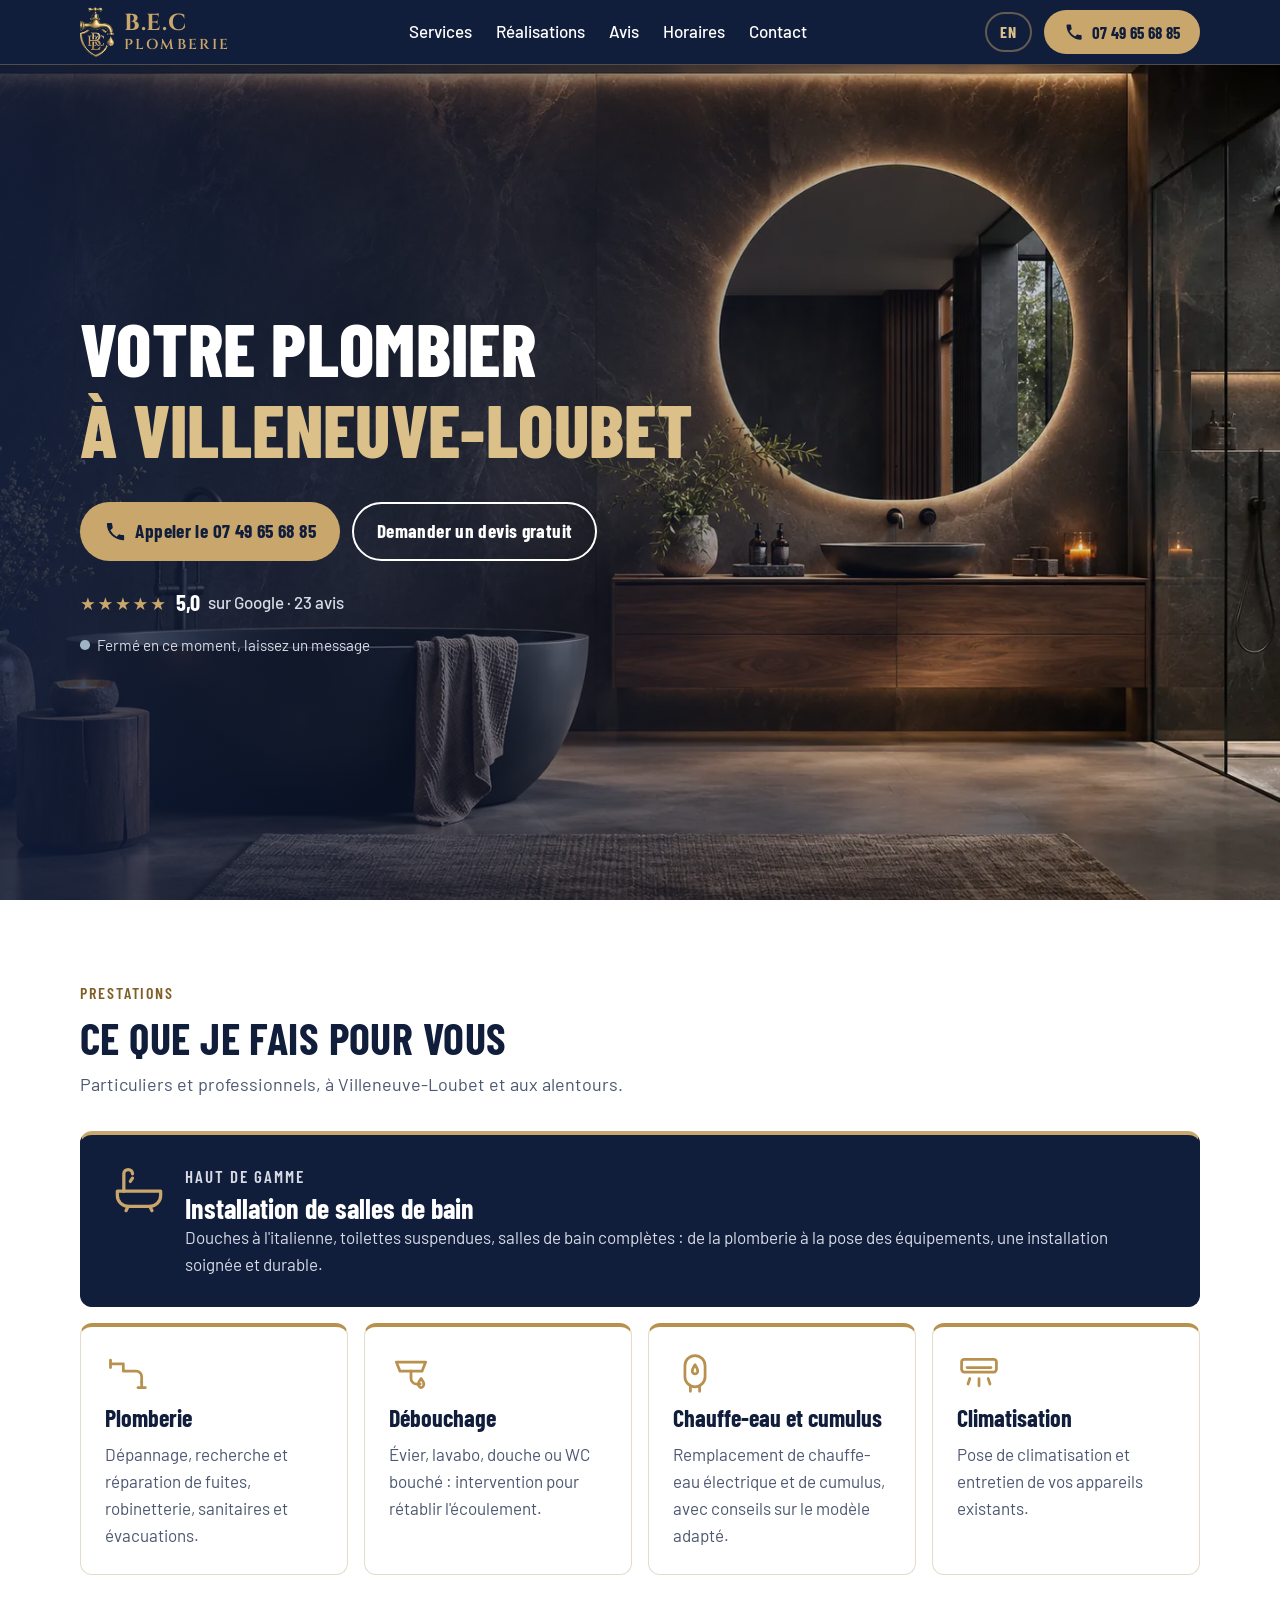
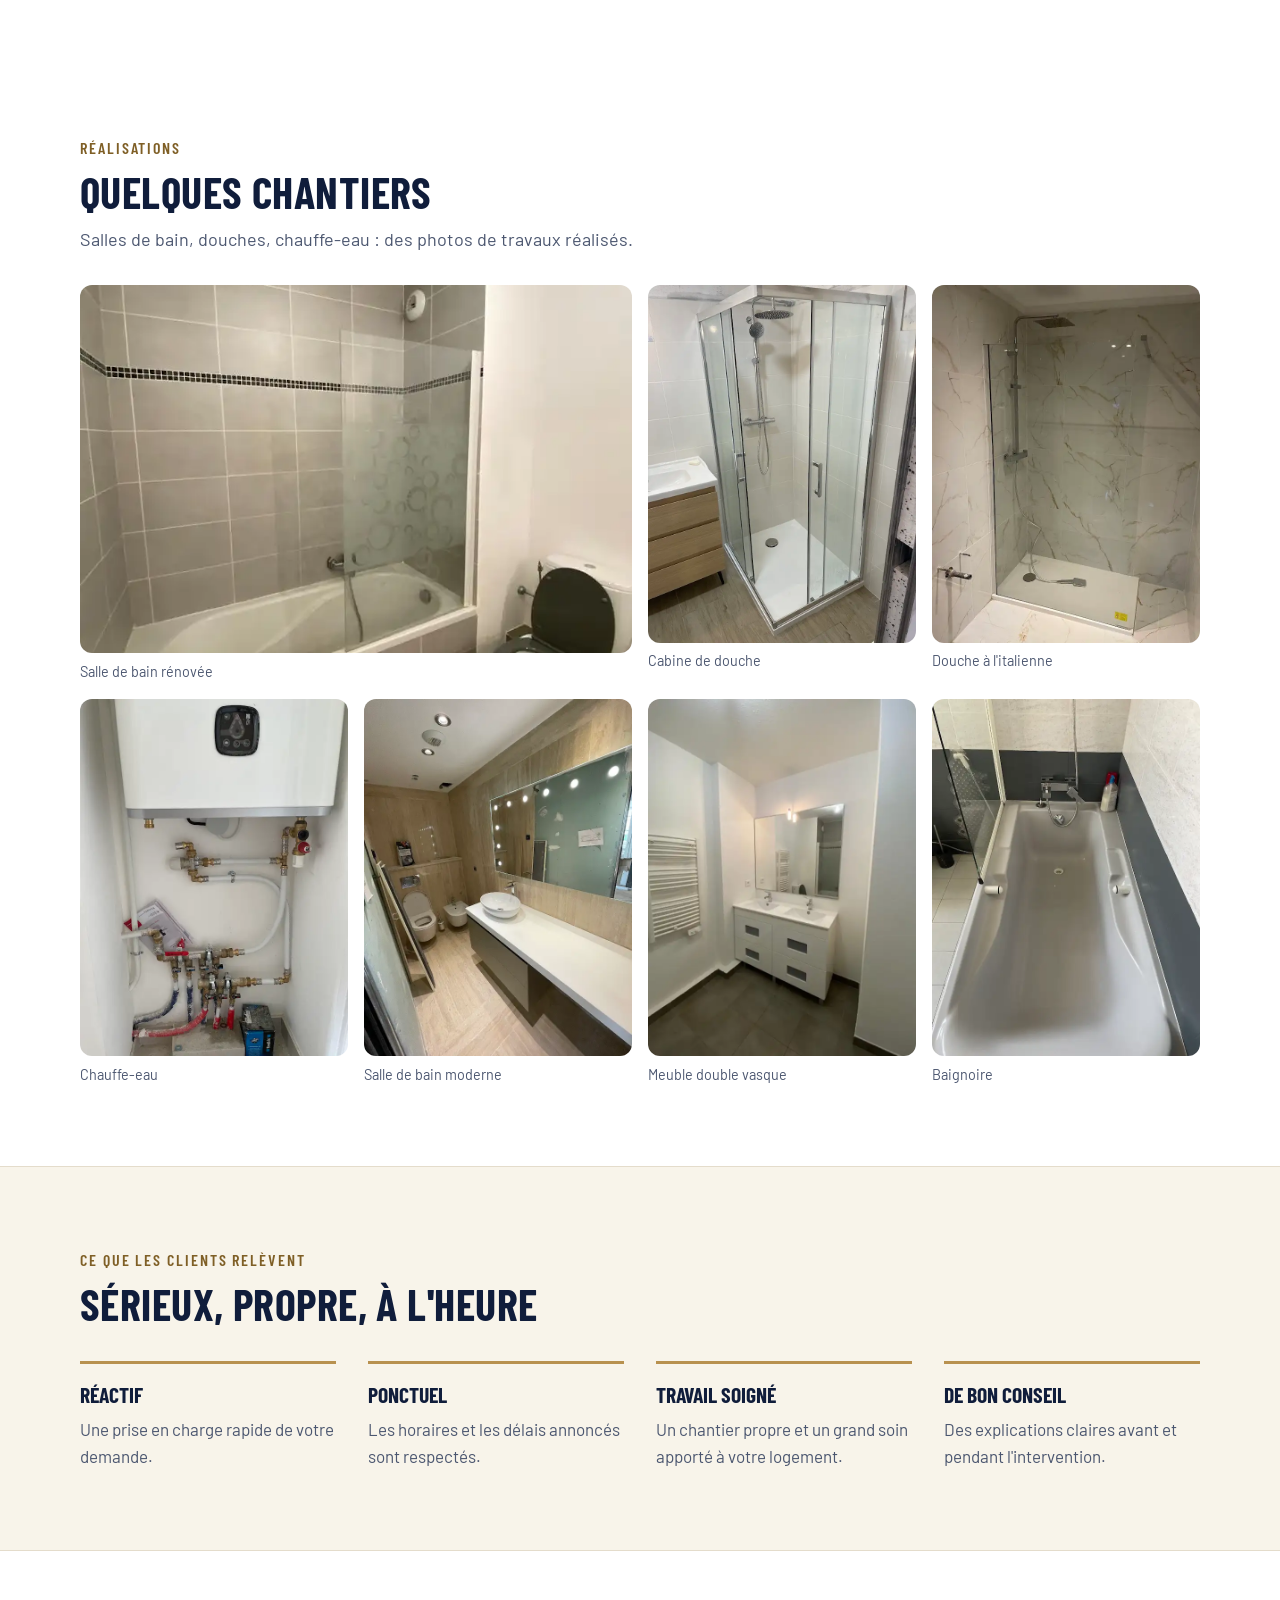
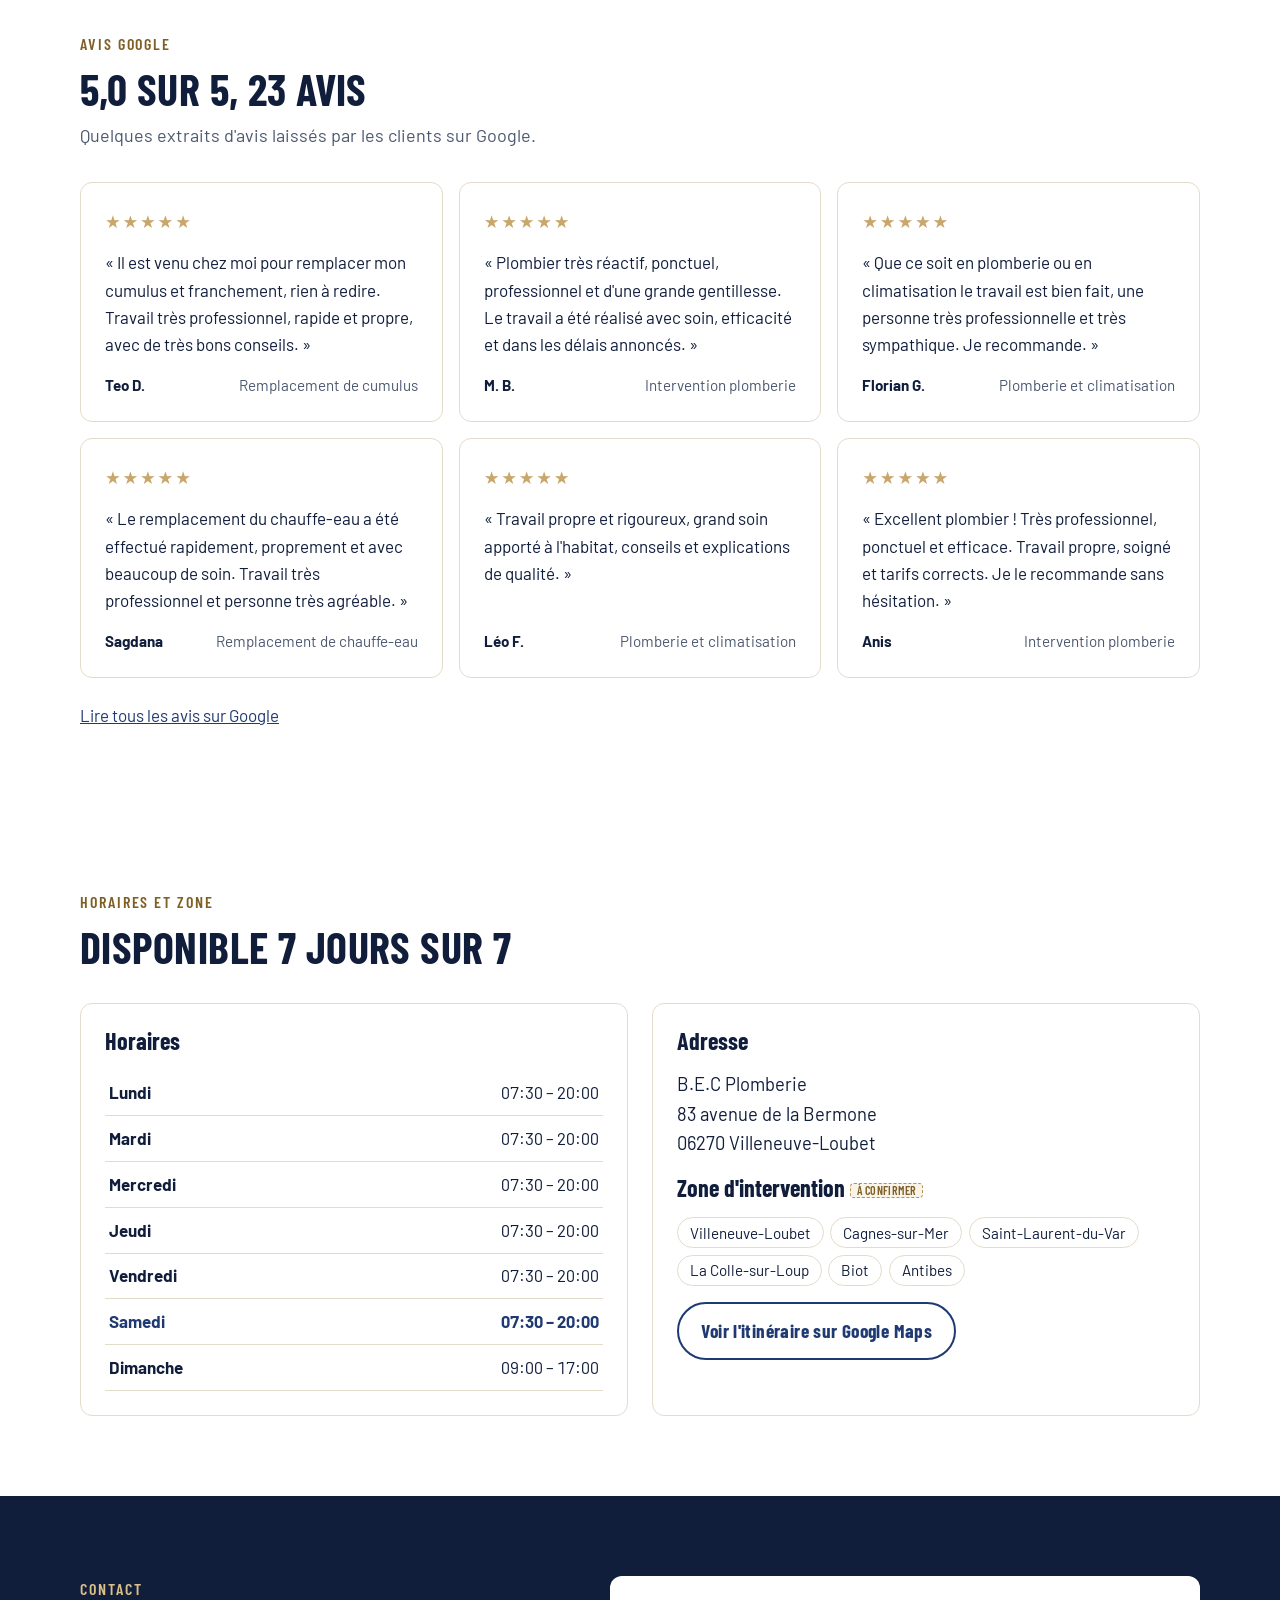
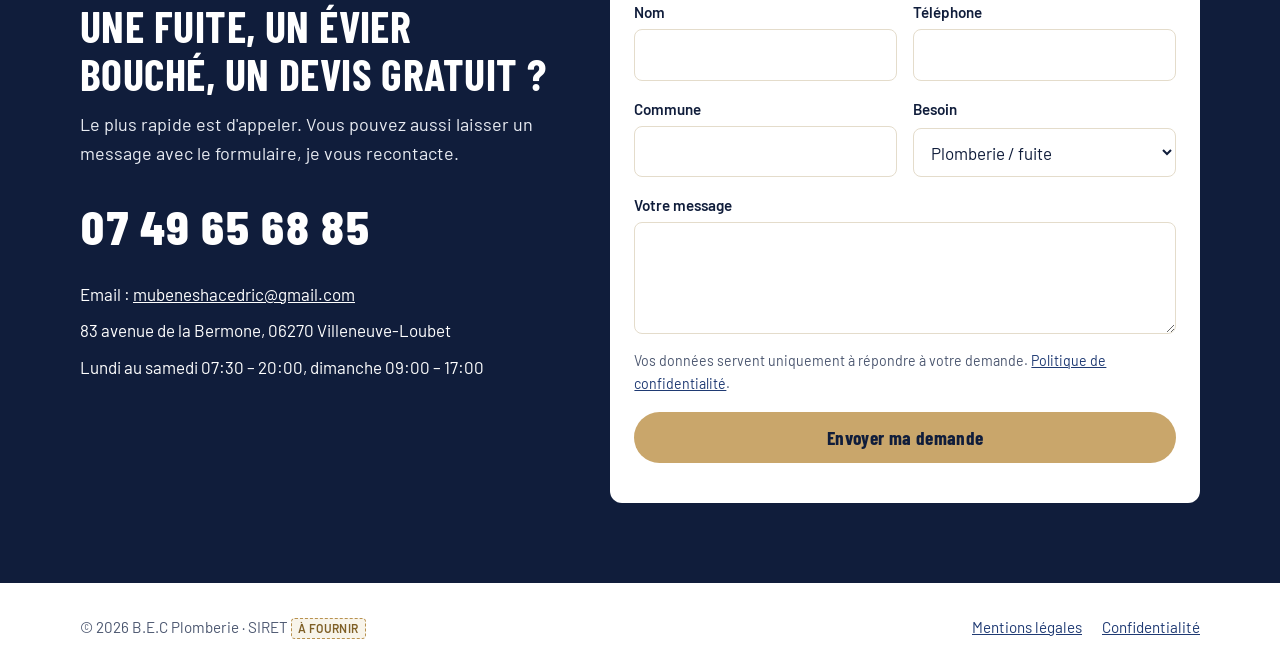
==== commit 3718b696: "Image de partage : photo du hero seule Co-Authored-By: Claude Opus 5.5 <noreply@anthropic.com> Claud" ====
--- a/index.html
+++ b/index.html
@@ -16,7 +16,9 @@
 <meta property="og:title" content="B.E.C Plomberie – Plombier à Villeneuve-Loubet">
 <meta property="og:description" content="Plomberie, débouchage, chauffe-eau et climatisation à Villeneuve-Loubet. Noté 5,0 sur Google (23 avis).">
 <meta property="og:url" content="https://www.bec-plomberie.fr/">
-<meta property="og:image" content="https://www.bec-plomberie.fr/og-image.jpg">
+<meta property="og:image" content="https://www.bec-plomberie.fr/og-image.jpg?v=3">
+<meta property="og:image:width" content="1200">
+<meta property="og:image:height" content="630">
 <meta name="theme-color" content="#101d3b">
 <link rel="icon" href="/favicon.svg" type="image/svg+xml">
 <link rel="apple-touch-icon" href="/apple-touch-icon.png">
@@ -32,7 +34,7 @@
   "url": "https://www.bec-plomberie.fr/",
   "telephone": "+33749656885",
   "logo": "https://www.bec-plomberie.fr/logo/logo-bec-plomberie.png",
-  "image": "https://www.bec-plomberie.fr/og-image.jpg",
+  "image": "https://www.bec-plomberie.fr/og-image.jpg?v=3",
   "address": {
     "@type": "PostalAddress",
     "streetAddress": "83 Avenue de la Bermone",
--- a/styles.css
+++ b/styles.css
@@ -122,14 +122,14 @@
 .hero {
   position: relative; color: #fff; background-color: #101d3b;
   background-image:
-    linear-gradient(90deg, rgba(16, 29, 59, .82) 0%, rgba(16, 29, 59, .6) 60%, rgba(16, 29, 59, .3) 100%),
+    linear-gradient(90deg, rgba(16, 29, 59, .78) 0%, rgba(16, 29, 59, .45) 60%, rgba(16, 29, 59, .15) 100%),
     url("/img/hero-salle-de-bain-mobile.webp");
   background-size: cover; background-position: center;
 }
 @media (min-width: 700px) {
   .hero {
     background-image:
-      linear-gradient(90deg, rgba(16, 29, 59, .88) 0%, rgba(16, 29, 59, .6) 45%, rgba(16, 29, 59, .05) 100%),
+      linear-gradient(90deg, rgba(16, 29, 59, .85) 0%, rgba(16, 29, 59, .45) 45%, rgba(16, 29, 59, 0) 100%),
       url("/img/hero-salle-de-bain.webp");
   }
 }
